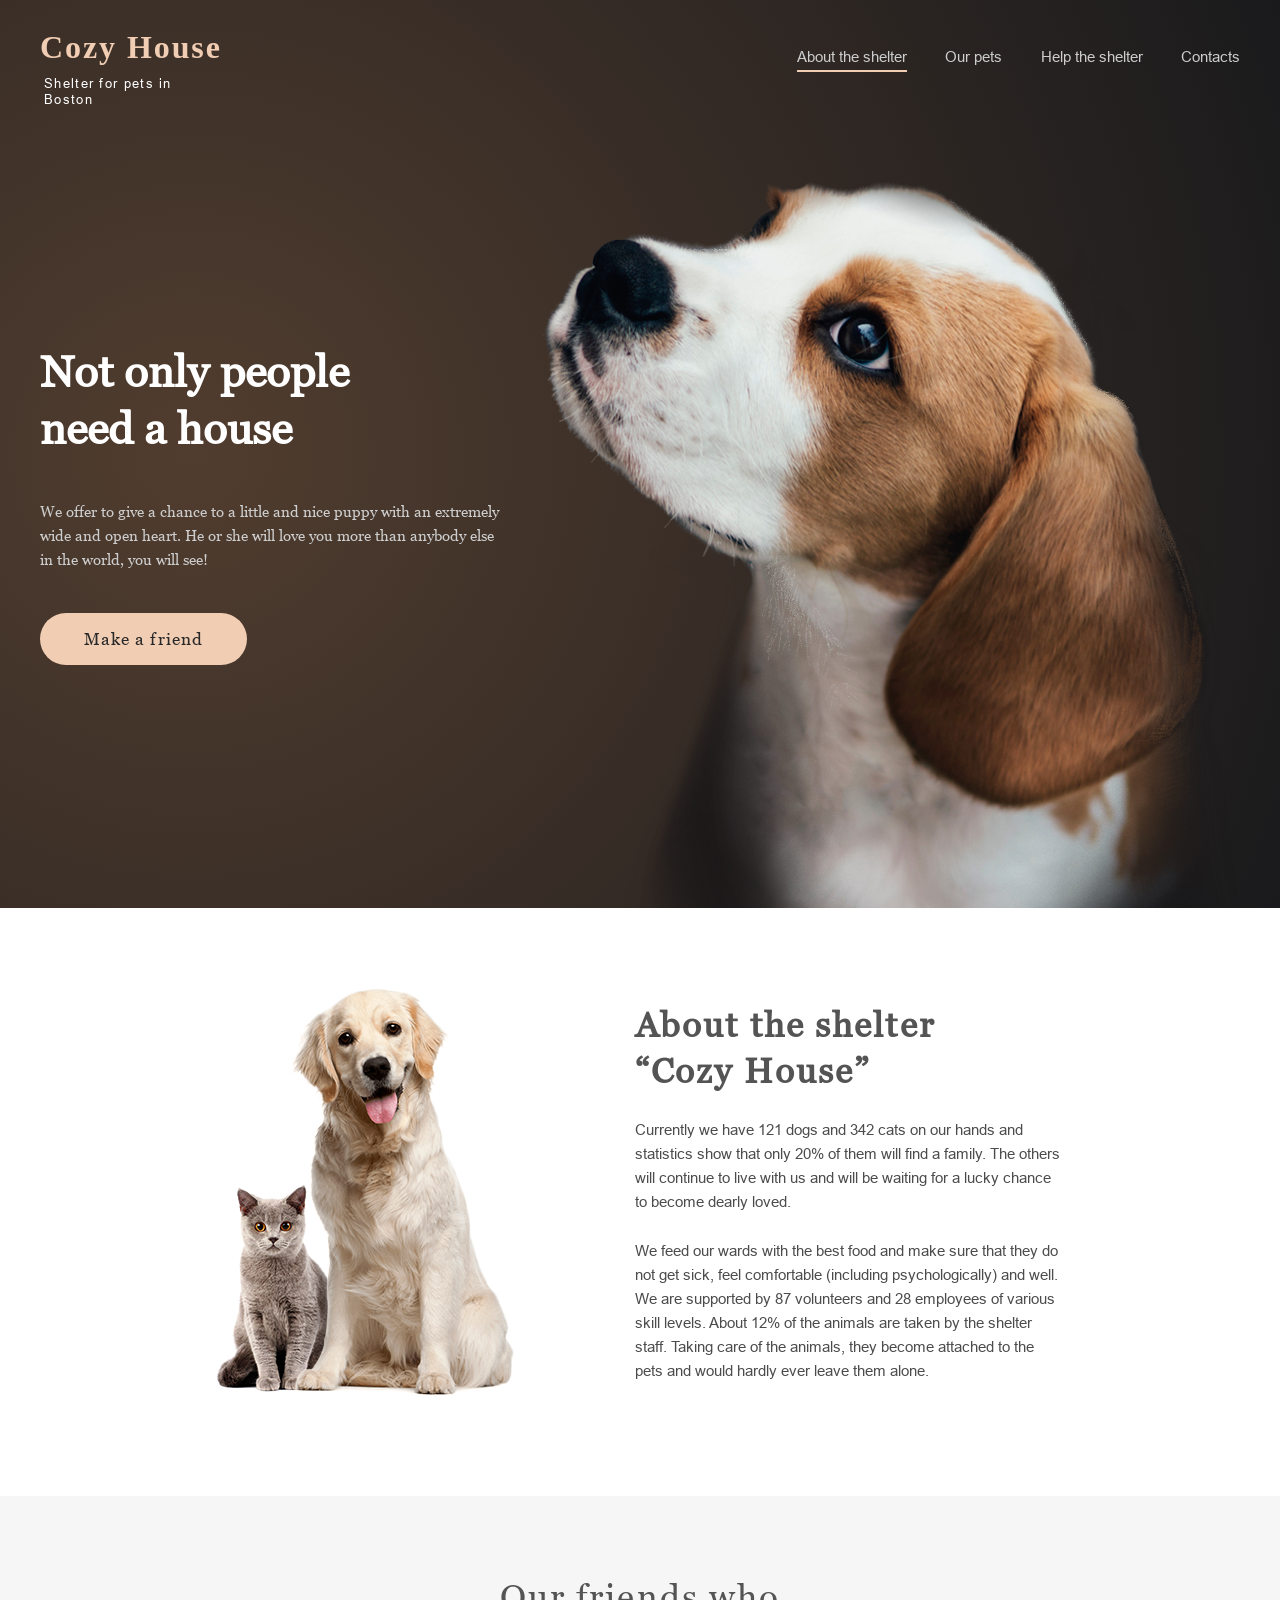
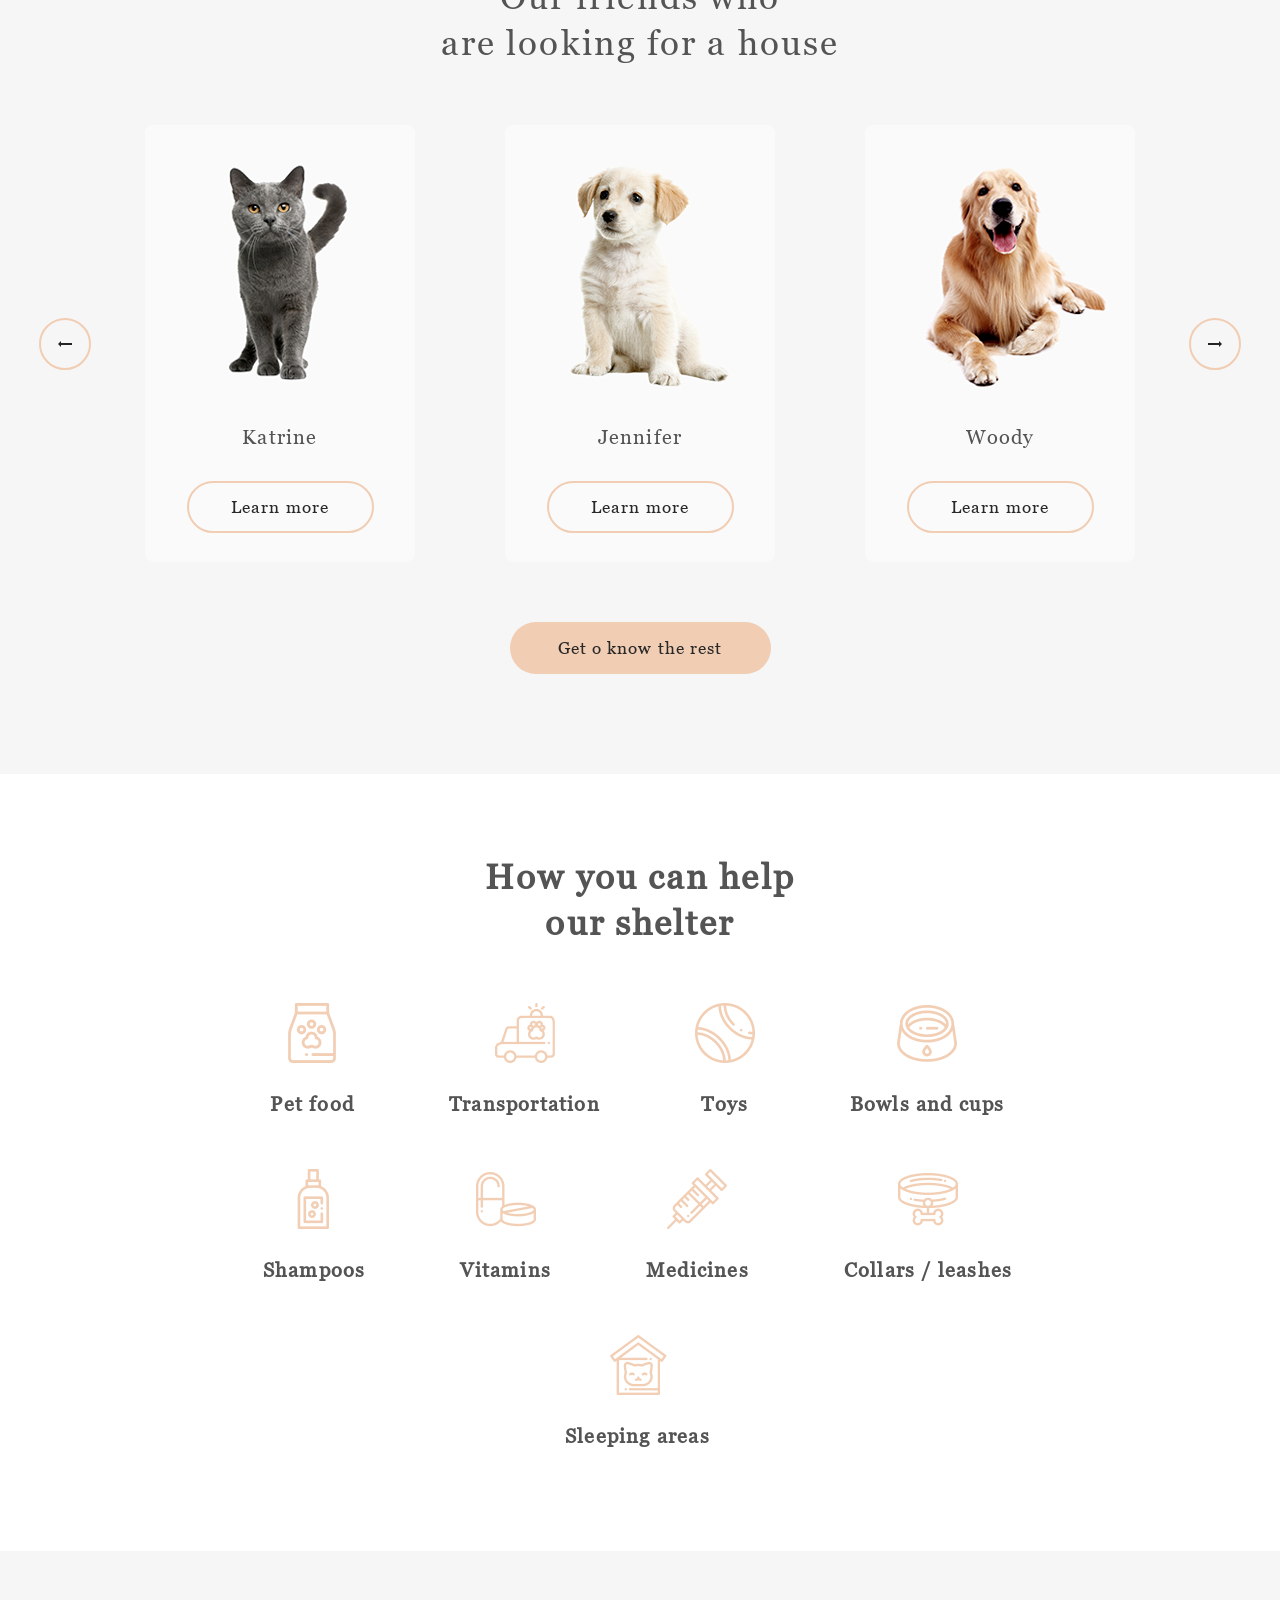
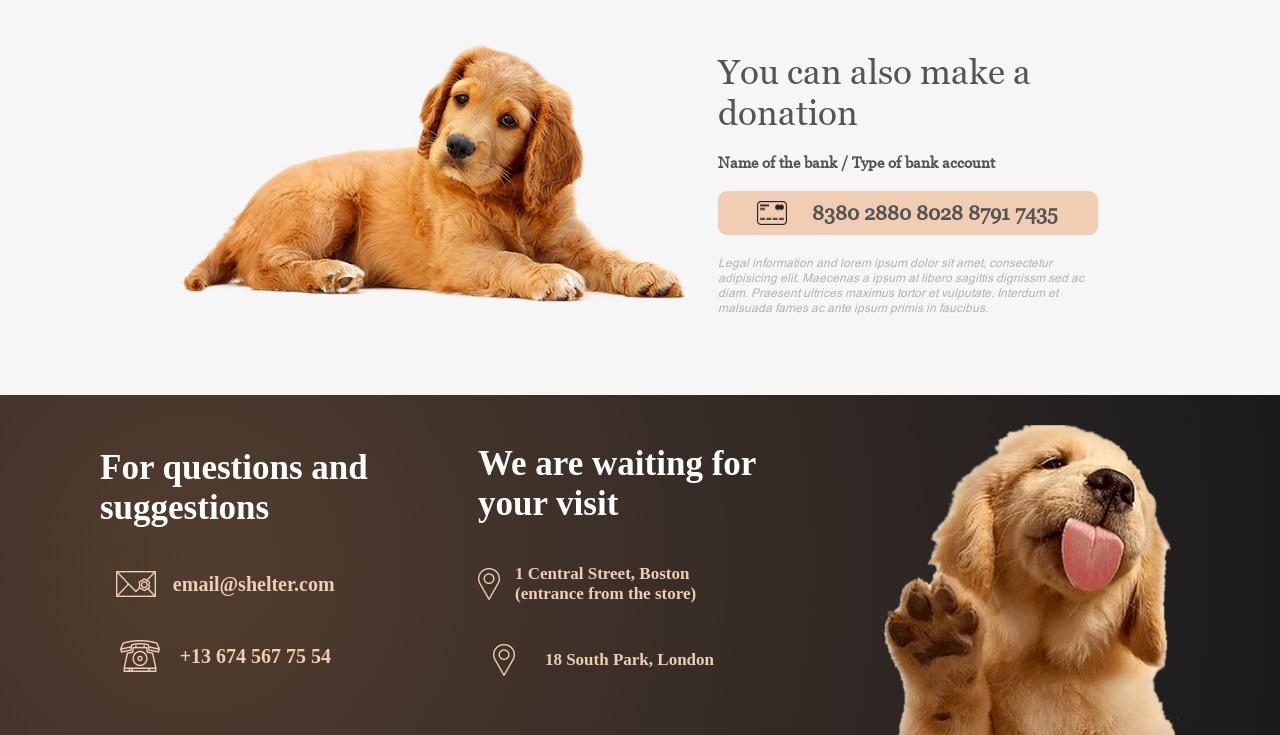
==== shelter/index.html @ 57724599 "refctor: not full adjust for help section" ====
<!DOCTYPE html>
<html>

<head>
    <meta charset='utf-8'>
    <meta http-equiv='X-UA-Compatible' content='IE=edge'>
    <title>Shelter</title>
    <meta name='viewport' content='width=device-width, initial-scale=1'>
    <link rel='icon' type="image/png" href="./assets/sleeping_areas.png">
    <link rel="stylesheet" href="reset.css">
    <link rel='stylesheet' href="styles.css">
</head>

<body>
    <main class="main">
        <div class="gradient_container">
            <header>
                <div class="header_container">
                    <div class="header_logo">
                        <a href="">
                            <h1>Cozy House</h1>
                            <p>Shelter for pets in Boston</p>
                        </a>
                    </div>
                    <div class="header_navigation">
                        <nav class="header_nav">
                            <ul class="header_list">
                                <li><a class="active" href="#about">About the shelter</a></li>
                                <li><a href="pets.html#ourPets">Our pets</a></li>
                                <li><a href="#help">Help the shelter</a></li>
                                <li><a href="#contacts">Contacts</a></li>
                            </ul>
                        </nav>
                    </div>
                </div>
            </header>
            <section class="notOnly" id="about">
                <div class="notOnly_container">
                    <div class="notOnly_info">
                        <h2>Not only people need a house</h2>
                        <p>We offer to give a chance to a little and nice puppy with an extremely wide and open heart.
                            He or she will love you more than anybody else in the world, you will see!</p>
                        <button class="notOnly_btn">Make a friend</button>
                    </div>
                    <div class="notOnly_img">
                        <img src="assets/header_puppy.png" alt="header_puppy">
                    </div>
                </div>
            </section>
        </div>
        <section class="about">
            <div class="about_container">
                <div class="about_img">
                    <img src="assets/dog_cat.png" alt="dog_cat">
                </div>
                <div class="about_info">
                    <div class="about_header">
                        <h3>About the shelter “Cozy House”</h3>
                    </div>
                    <p>Currently we have 121 dogs and 342 cats on our hands and statistics show that only 20% of them
                        will find a family. The others will continue to live with us and will be waiting for a lucky
                        chance to become dearly loved.</p>
                    <p>We feed our wards with the best food and make sure that they do not get sick, feel comfortable
                        (including psychologically) and well. We are supported by 87 volunteers and 28 employees of
                        various skill levels. About 12% of the animals are taken by the shelter staff. Taking care of
                        the animals, they become attached to the pets and would hardly ever leave them alone.
                    </p>
                </div>
            </div>
        </section>
        <section class="ourFriends" id="ourPets">
            <div class="ourFriends_container">
                <div class="ourFriends_header">
                    <h3>Our friends who <br>are looking for a house</h3>
                </div>
                <div class="ourFriends_main">
                    <div>
                        <button class="ourFriends_arrow">
                            <img src="./assets/arrow.png" alt="arrow">
                        </button>
                    </div>
                    <div class="pet_cards">
                        <div class="pet_card main">
                            <div class="pet_card_photo">
                                <img src="assets/katrine_cat.png" alt="katrine_cat">
                            </div>
                            <div class="pet_card_name">
                                <p>Katrine</p>
                            </div>
                            <div class="pet_card_btn">
                                <button class="pet_btn">Learn more</button>
                            </div>
                        </div>
                        <div class="pet_card main">
                            <div class="pet_card_photo">
                                <img src="assets/jennifer_dog.png" alt="jennifer_dog">
                            </div>
                            <div class="pet_card_name">
                                <p>Jennifer</p>
                            </div>
                            <div class="pet_card_btn">
                                <button class="pet_btn">Learn more</button>
                            </div>
                        </div>
                        <div class="pet_card main">
                            <div class="pet_card_photo">
                                <img src="assets/woody_dog.png" alt="woody_dog">
                            </div>
                            <div class="pet_card_name">
                                <p>Woody</p>
                            </div>
                            <div class="pet_card_btn">
                                <button class="pet_btn">Learn more</button>
                            </div>
                        </div>
                    </div>
                    <div><button class="ourFriends_arrow rotate">
                            <img src="./assets/arrow.png" alt="arrow">
                        </button></div>
                </div>
                <div class="ourFriends_btn">
                    <button class="getToKnow"><a href="pets.html"></a>Get o know the rest</button>
                </div>
            </div>
        </section>
        <section class="help" id="help">
            <div class="help_container">
                <div class="help_header">
                    <h3>How you can help our shelter</h3>
                </div>
                <div class="help_cards">
                    <div class="help_card a">
                        <img src="assets/pet_food.png" alt="food">
                        <h4>Pet food</h4>
                    </div>
                    <div class="help_card b">
                        <img src="assets/transport.png" alt="transportation">
                        <h4>Transportation</h4>
                    </div>
                    <div class="help_card c">
                        <img src="assets/toys.png" alt="toys">
                        <h4>Toys</h4>
                    </div>
                    <div class="help_card d">
                        <img src="assets/bowls.png" alt="bowls">
                        <h4>Bowls and cups</h4>
                    </div>
                    <div class="help_card e">
                        <img src="assets/shampoos.png" alt="shampoos">
                        <h4>Shampoos</h4>
                    </div>
                    <div class="help_card f">
                        <img src="assets/vitamins.png" alt="vitamins">
                        <h4>Vitamins</h4>
                    </div>
                    <div class="help_card g">
                        <img src="assets/medicines.png" alt="medicines">
                        <h4>Medicines</h4>
                    </div>
                    <div class="help_card h">
                        <img src="assets/collars.png" alt="collars">
                        <h4>Collars / leashes</h4>
                    </div>
                    <div class="help_card i">
                        <img src="assets/sleeping_areas.png" alt="sleeping">
                        <h4>Sleeping areas</h4>
                    </div>
                </div>
            </div>
        </section>
        <section class="inAddition">
            <div class="inAddition_container">
                <div class="inAddition_img">
                    <img src="assets/puppy.png" alt="dog_cat">
                </div>
                <div class="inAddition__info">
                    <h3>You can also make a donation</h3>
                    <h5>Name of the bank / Type of bank account</h5>
                    <div class="inAddition_bank">
                        <a>
                            <div class="payment_link"><img src="assets/card.png" alt="card">
                                <h4>8380 2880 8028 8791 7435</h4>
                            </div>
                        </a>
                    </div>
                    <p>Legal information and lorem ipsum dolor sit amet, consectetur adipisicing elit.
                        Maecenas a ipsum at libero sagittis dignissm sed ac diam. Praesent ultrices maximus tortor et
                        vulputate. Interdum et malsuada fames ac ante ipsum primis in faucibus.
                    </p>
                </div>
            </div>
        </section>
    </main>
    <footer>
        <div class="footer_container" id="contacts">
            <div class="footer_questions">
                <h3>For questions and suggestions</h3>
                <ul>
                    <li>
                        <a href="https://mail.google.com" target="_blank">
                            <div class="footer_link">
                                <img src="assets/mail.png" alt="mail">
                                <h5>email@shelter.com</h5>
                            </div>
                        </a>
                    </li>
                    <li>
                        <a href="+136745677554">
                            <div class="footer_link">
                                <img src="assets/phone.png" alt="phone">
                                <h5>+13 674 567 75 54</h5>
                            </div>
                        </a>
                    </li>
                </ul>
            </div>
            <div class="footer_locations">
                <h3>We are waiting for your visit</h3>
                <ul>
                    <li>
                        <a href="https://www.google.com/maps/search/1+Central+Street,+Boston/@42.331191,-71.0713272,19614m/data=!3m1!1e3?entry=ttu"
                            target="_blank">
                            <div class="footer_link"><img src="assets/locations.png" alt="location">
                                <h5>1 Central Street, Boston (entrance from the store) </h5>
                            </div>

                        </a>
                    </li>
                    <li>
                        <a href="https://www.google.com/maps/place/8+S+Park+Rd,+London+SW19+8ST,+UK/@51.4207702,-0.2050947,605m/data=!3m2!1e3!4b1!4m6!3m5!1s0x487608b083e575e5:0x3e1878ce2406436c!8m2!3d51.4207669!4d-0.2025198!16s%2Fg%2F11c1z2cls7?entry=ttu"
                            target="_blank">
                            <div class="footer_link"><img src="assets/locations.png" alt="mail">
                                <h5>18 South Park, London</h5>
                            </div>
                        </a>
                    </li>
                </ul>
            </div>
            <div>
                <img src="assets/footer_puppy.png" alt="footer_puppy">
            </div>
        </div>
    </footer>
    <script src="script.js"></script>
</body>

</html>
---- shelter/styles.css ----
@import url("./styles/variables.css");
@import url("./styles/header.css");
@import url("./styles/footer.css");
@import url("./styles/about.css");
@import url("./styles/notOnly.css");
@import url("./styles/ourFriends.css");
@import url("./styles/help.css");
@import url("./styles/inAddition.css");

html {
  scroll-behavior: smooth;
}
.main {
  margin: 0 auto;
  width: 100%;
}
.gradient_container {
  background: radial-gradient(circle at 15% center, #513d2f 0%, #1a1a1c 100%);
  display: flex;
  flex-direction: column;
  align-items: center;
  justify-content: center;
}
.pets_container {
background: var(--white);
display: grid;
place-items: center;
}
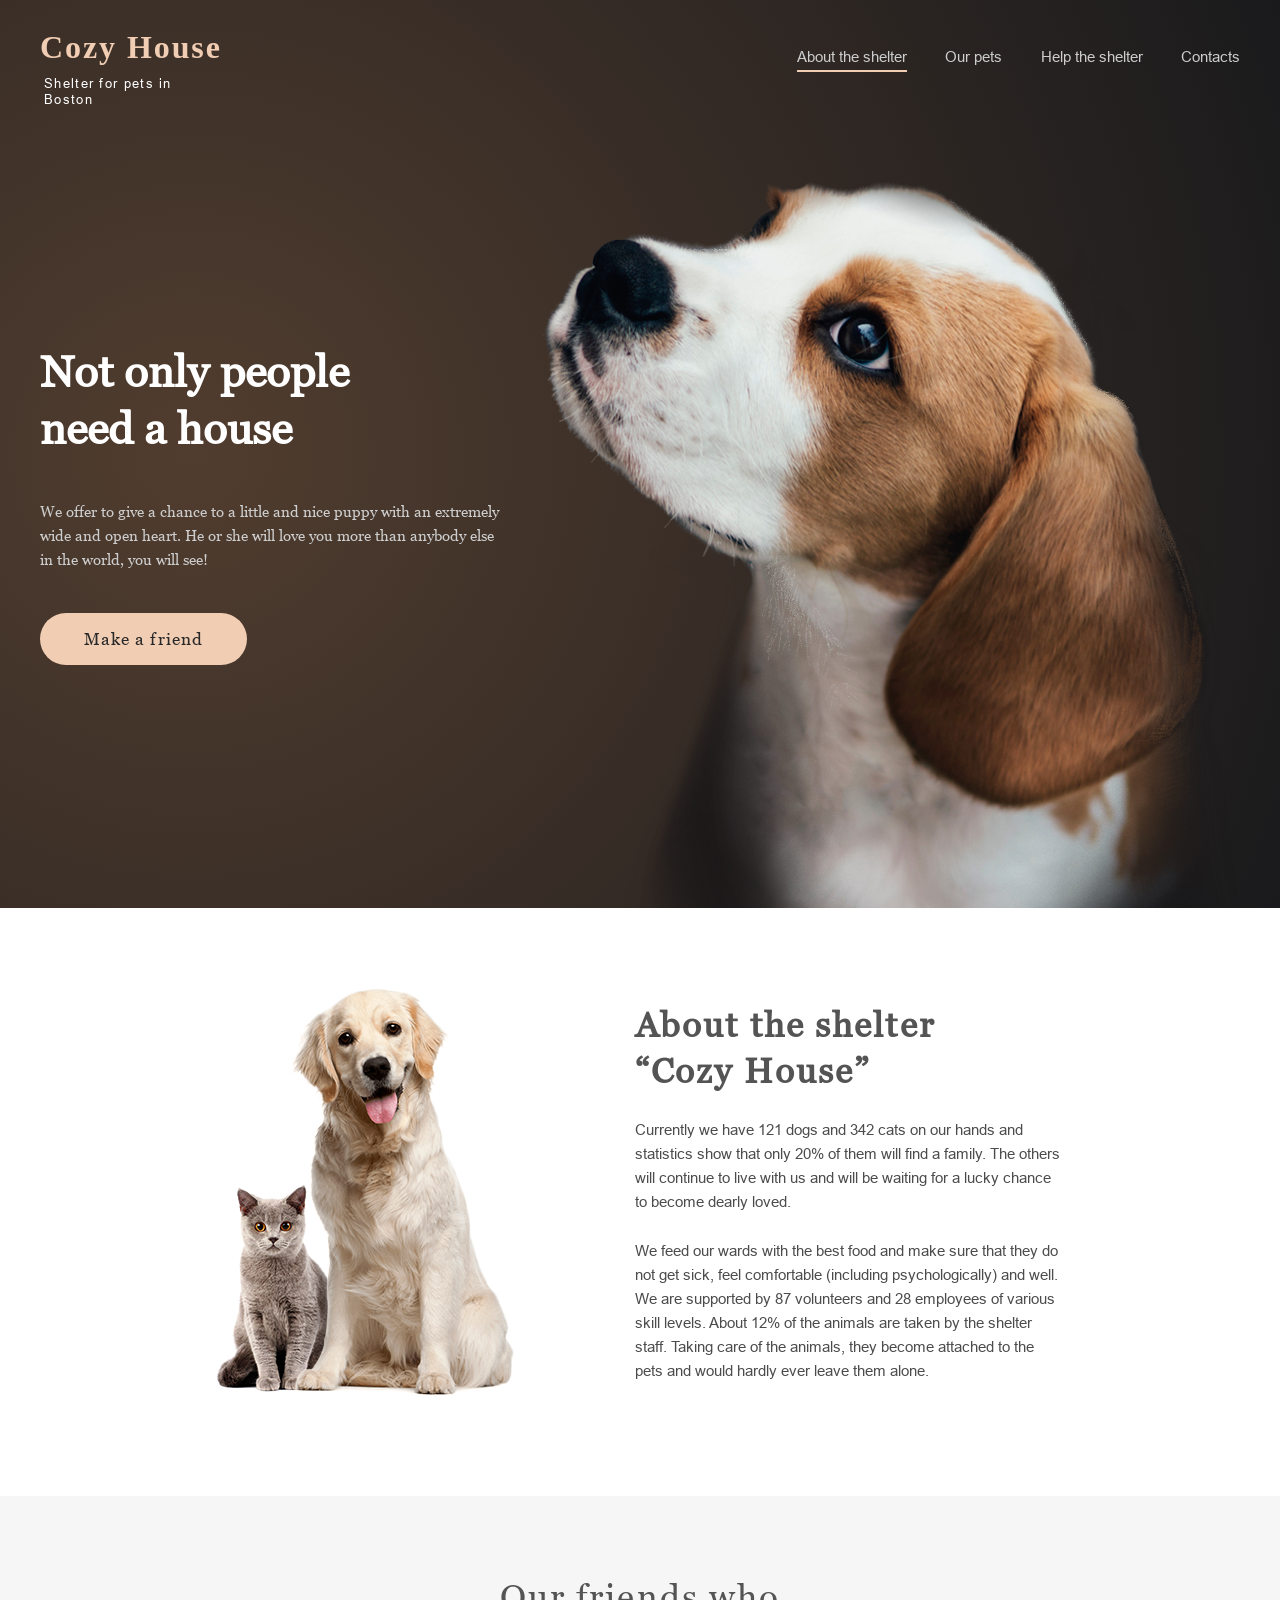
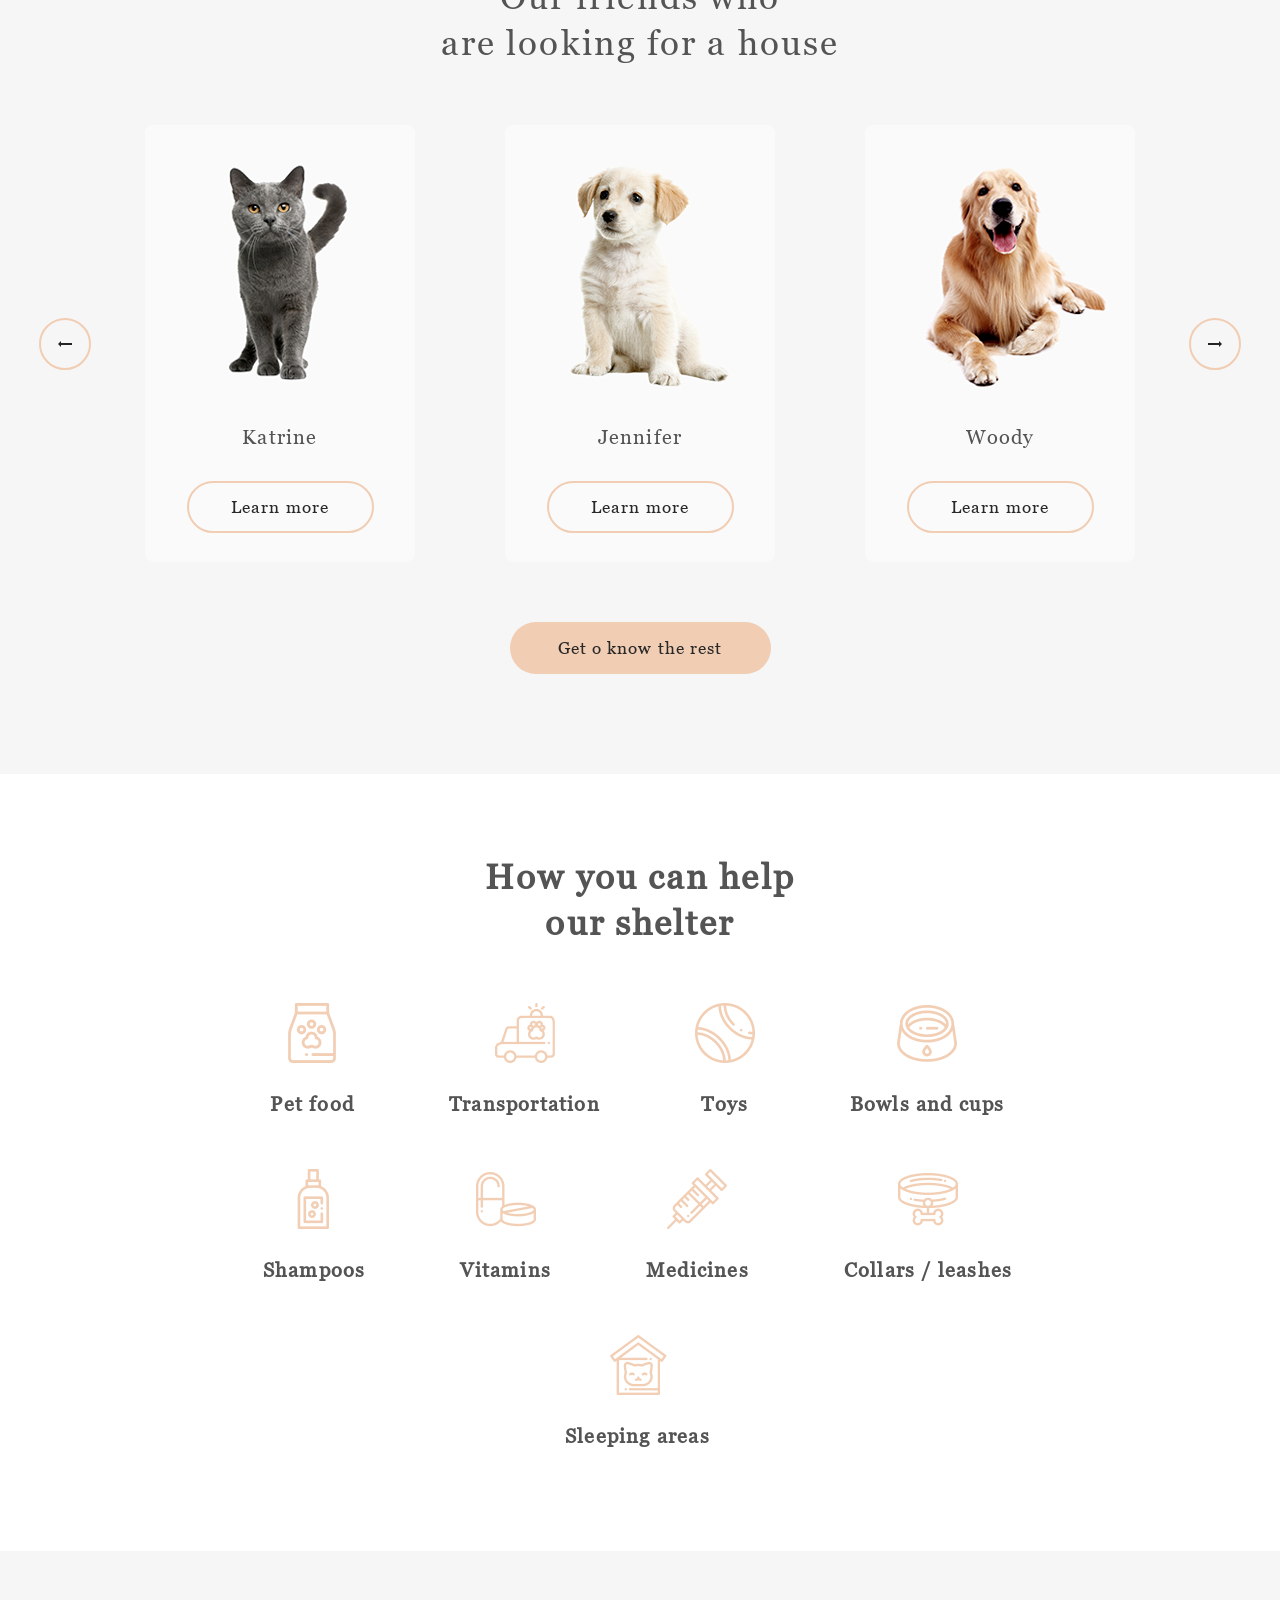
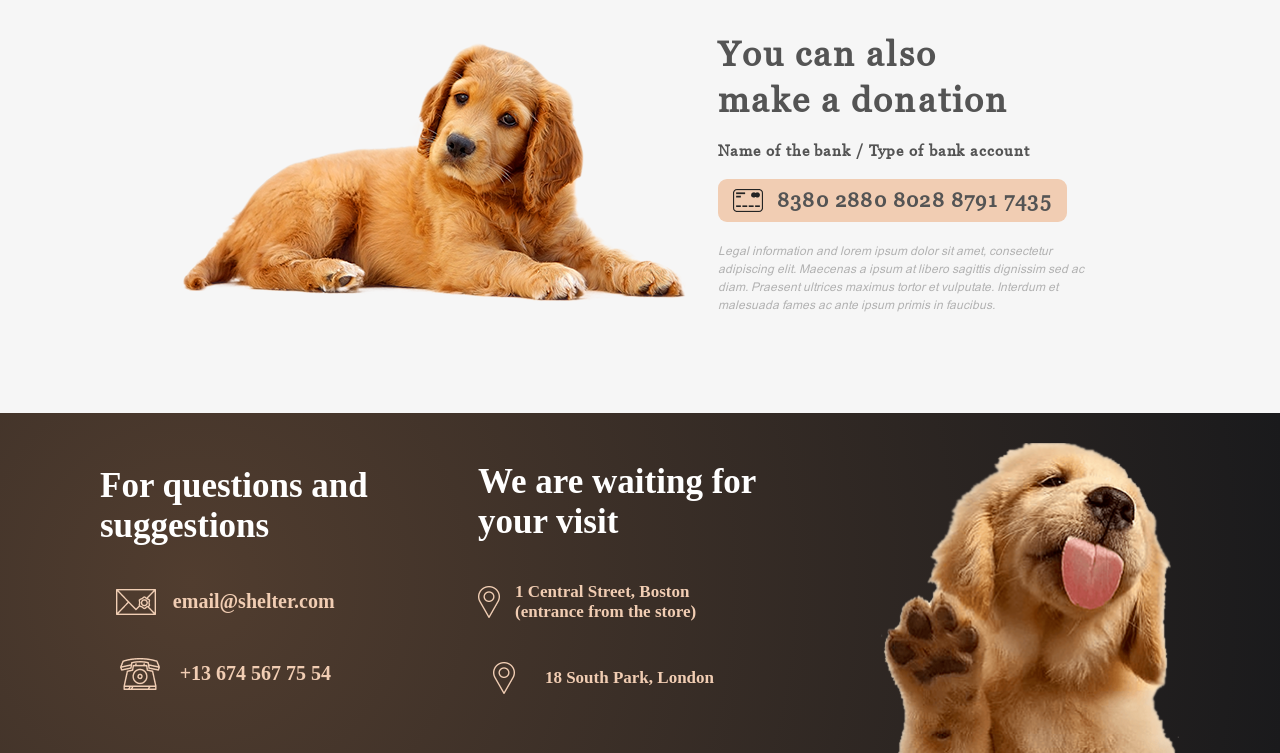
==== commit 5860474d: "refactor: adjust inAddition section" ====
--- a/shelter/index.html
+++ b/shelter/index.html
@@ -174,7 +174,7 @@
                     <img src="assets/puppy.png" alt="dog_cat">
                 </div>
                 <div class="inAddition__info">
-                    <h3>You can also make a donation</h3>
+                    <h3>You can also <br> make a donation</h3>
                     <h5>Name of the bank / Type of bank account</h5>
                     <div class="inAddition_bank">
                         <a>
@@ -183,10 +183,9 @@
                             </div>
                         </a>
                     </div>
-                    <p>Legal information and lorem ipsum dolor sit amet, consectetur adipisicing elit.
-                        Maecenas a ipsum at libero sagittis dignissm sed ac diam. Praesent ultrices maximus tortor et
-                        vulputate. Interdum et malsuada fames ac ante ipsum primis in faucibus.
-                    </p>
+                    <p>Legal information and lorem ipsum dolor sit amet, consectetur adipiscing elit. Maecenas a ipsum
+                        at libero sagittis dignissim sed ac diam. Praesent ultrices maximus tortor et vulputate.
+                        Interdum et malesuada fames ac ante ipsum primis in faucibus.</p>
                 </div>
             </div>
         </section>
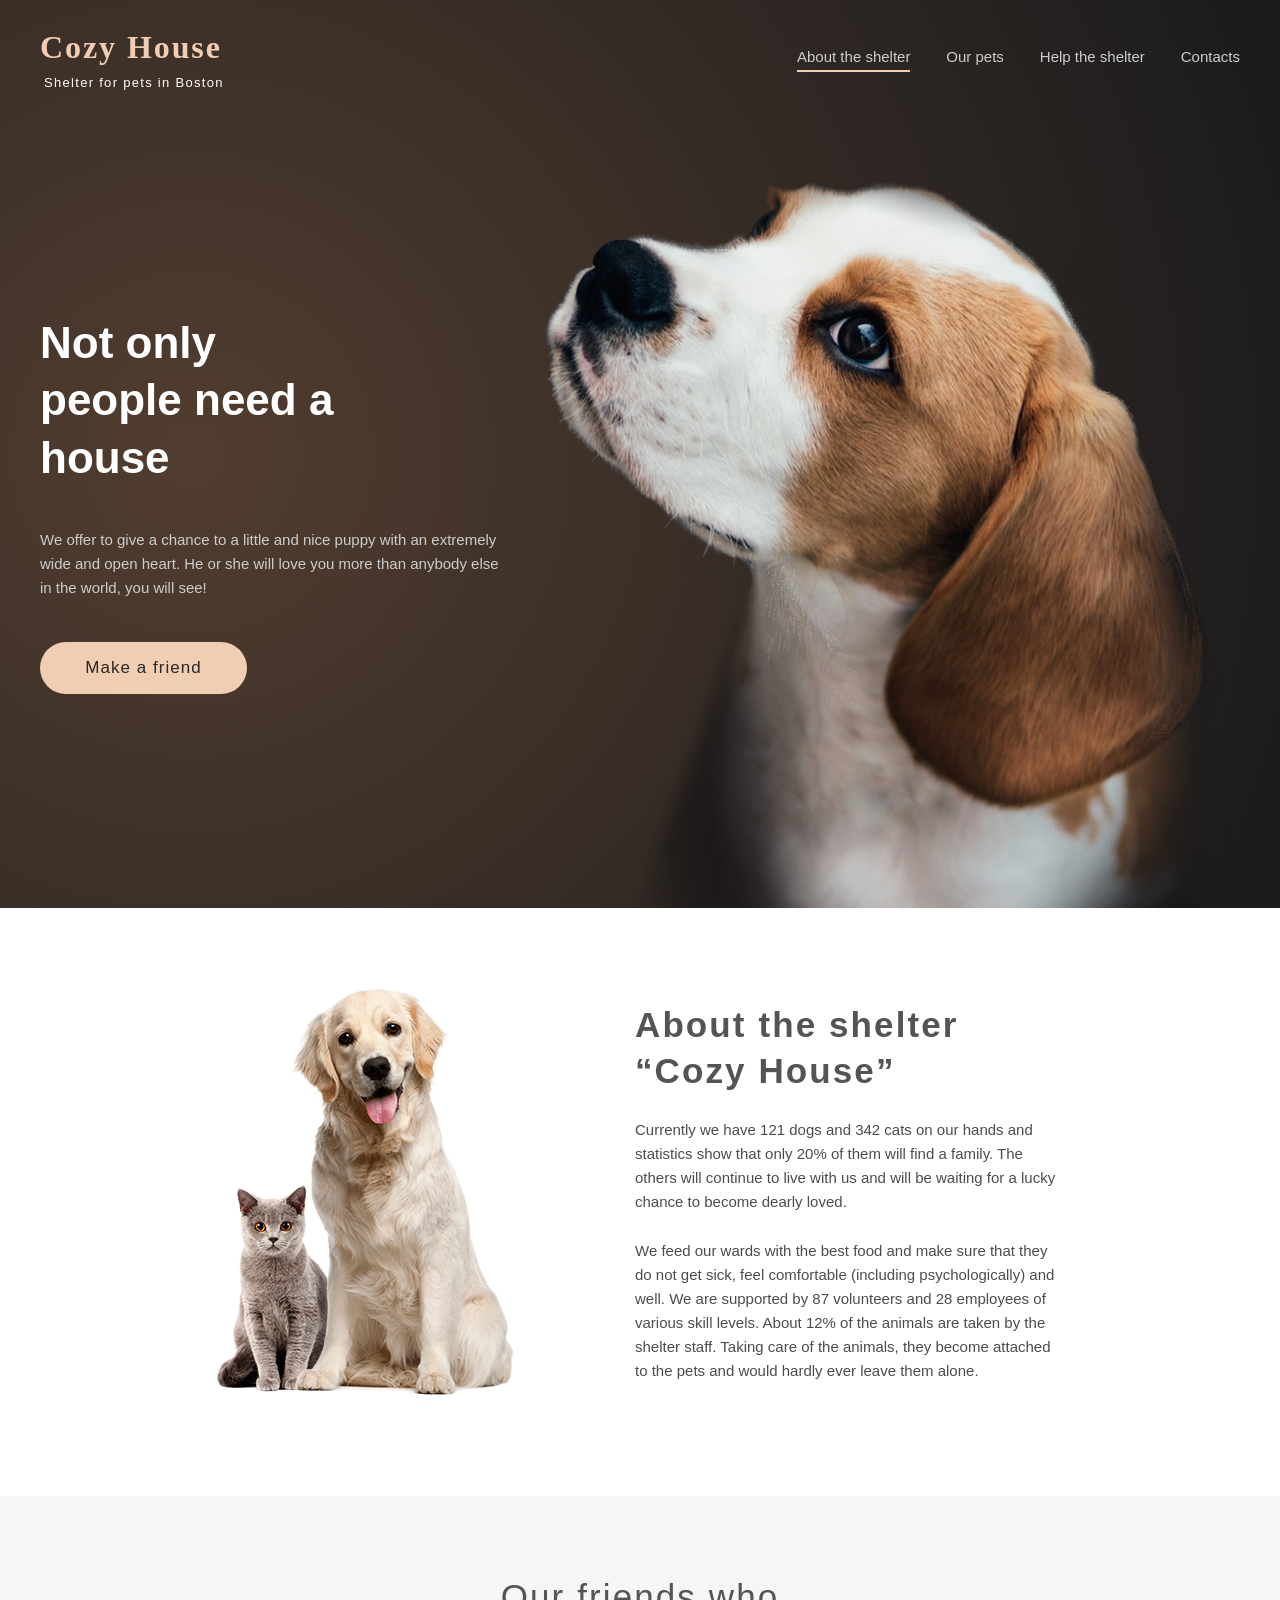
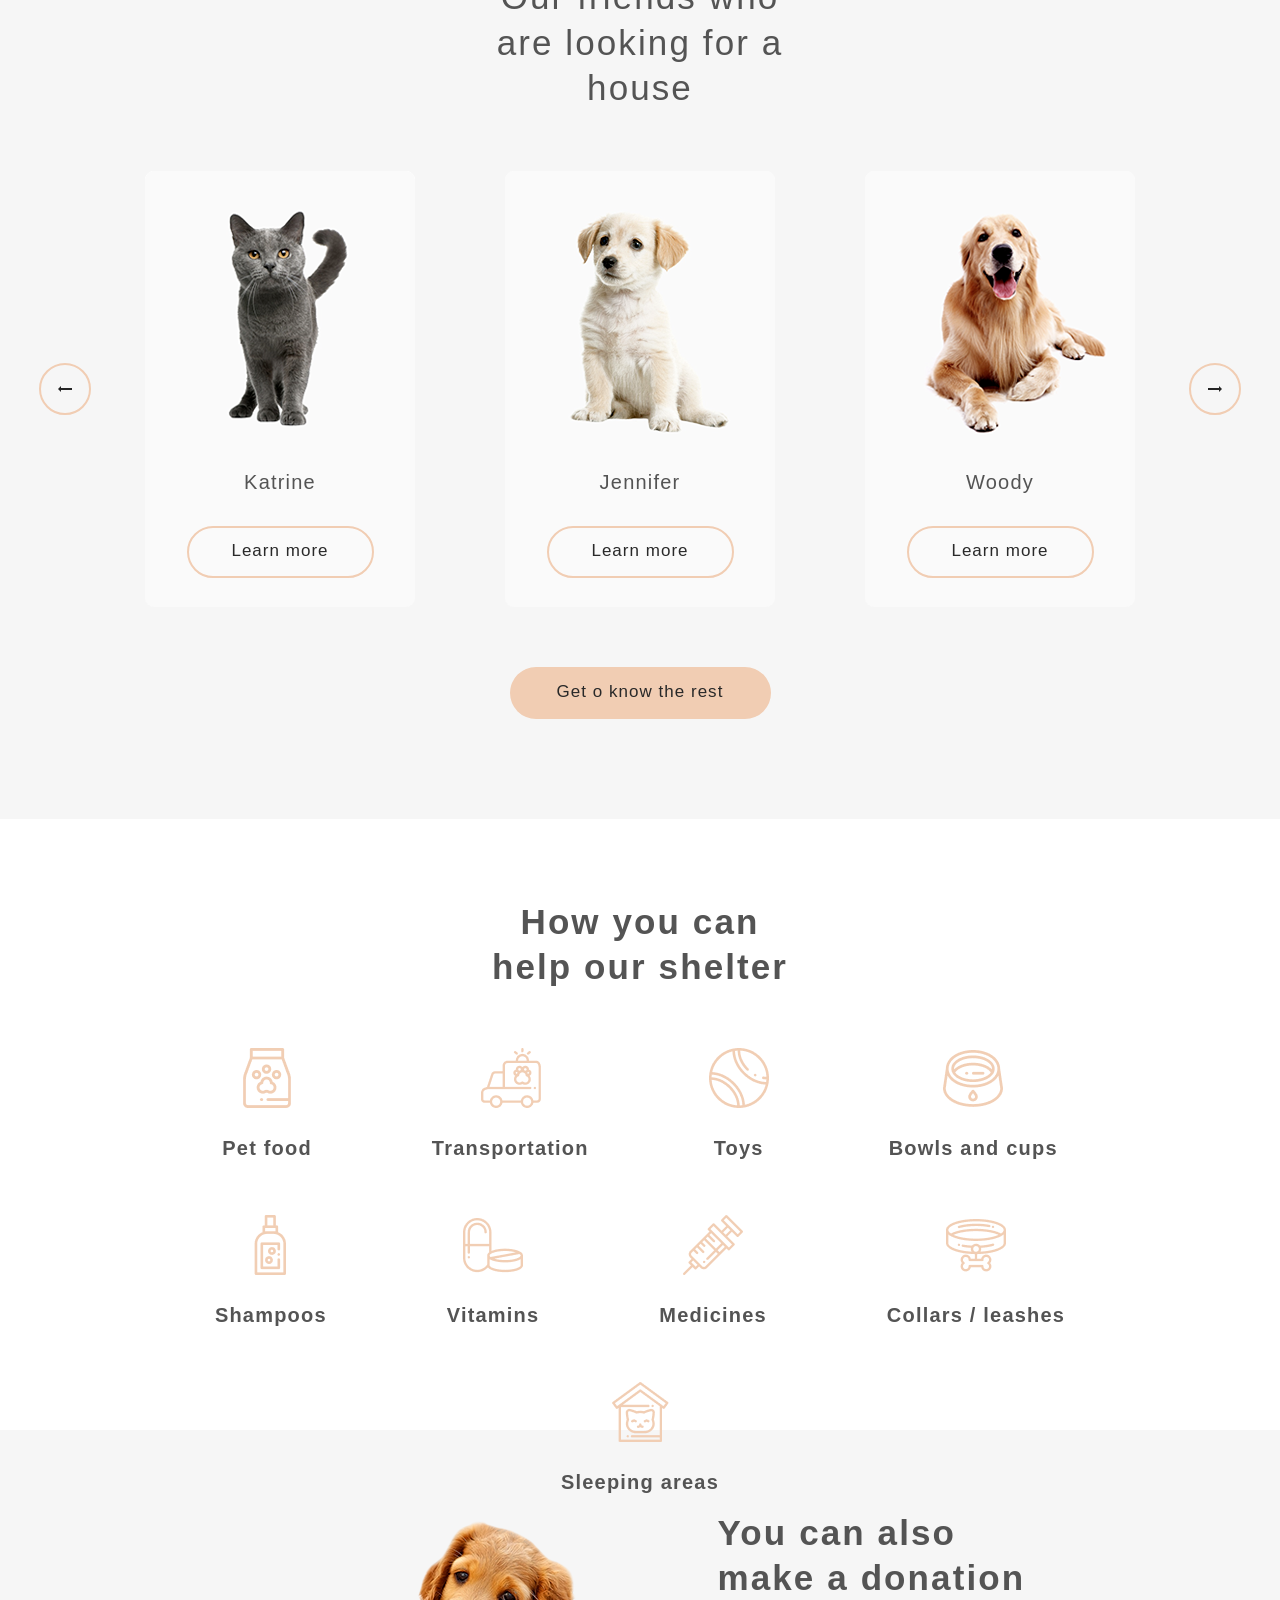
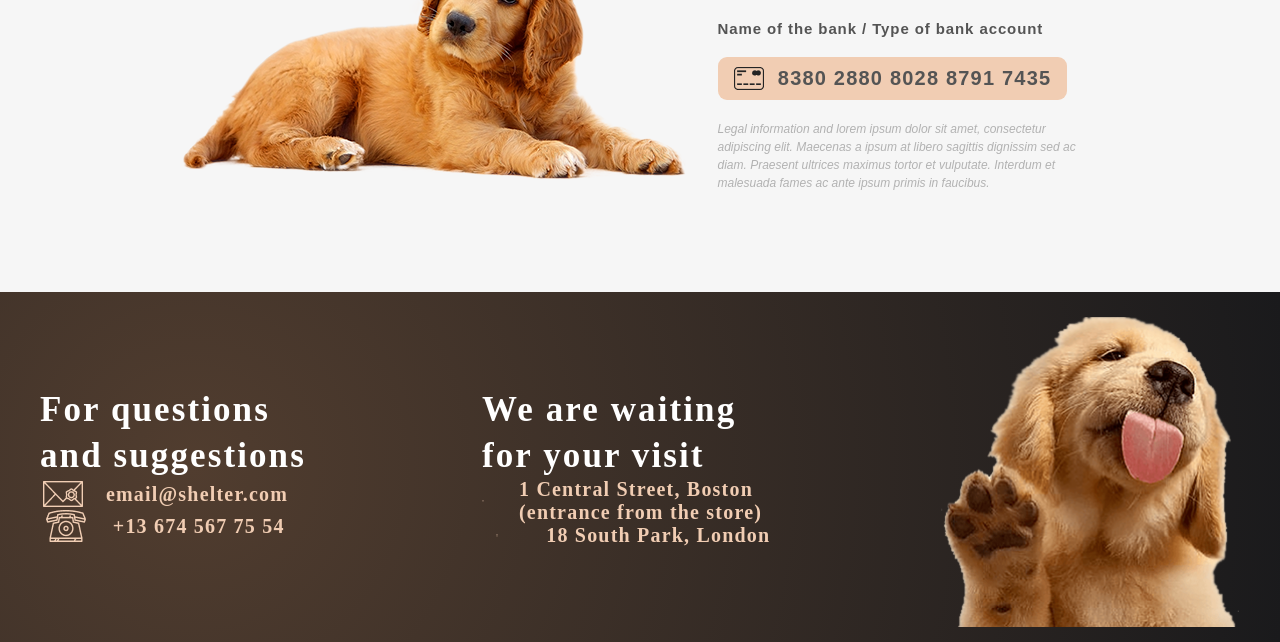
==== commit c2469847: "footer withoud paddings and margins" ====
--- a/shelter/index.html
+++ b/shelter/index.html
@@ -192,52 +192,56 @@
     </main>
     <footer>
         <div class="footer_container" id="contacts">
-            <div class="footer_questions">
-                <h3>For questions and suggestions</h3>
-                <ul>
-                    <li>
-                        <a href="https://mail.google.com" target="_blank">
-                            <div class="footer_link">
-                                <img src="assets/mail.png" alt="mail">
-                                <h5>email@shelter.com</h5>
-                            </div>
-                        </a>
-                    </li>
-                    <li>
-                        <a href="+136745677554">
-                            <div class="footer_link">
-                                <img src="assets/phone.png" alt="phone">
-                                <h5>+13 674 567 75 54</h5>
-                            </div>
-                        </a>
-                    </li>
-                </ul>
-            </div>
-            <div class="footer_locations">
-                <h3>We are waiting for your visit</h3>
-                <ul>
-                    <li>
-                        <a href="https://www.google.com/maps/search/1+Central+Street,+Boston/@42.331191,-71.0713272,19614m/data=!3m1!1e3?entry=ttu"
-                            target="_blank">
-                            <div class="footer_link"><img src="assets/locations.png" alt="location">
-                                <h5>1 Central Street, Boston (entrance from the store) </h5>
-                            </div>
-
-                        </a>
-                    </li>
-                    <li>
-                        <a href="https://www.google.com/maps/place/8+S+Park+Rd,+London+SW19+8ST,+UK/@51.4207702,-0.2050947,605m/data=!3m2!1e3!4b1!4m6!3m5!1s0x487608b083e575e5:0x3e1878ce2406436c!8m2!3d51.4207669!4d-0.2025198!16s%2Fg%2F11c1z2cls7?entry=ttu"
-                            target="_blank">
-                            <div class="footer_link"><img src="assets/locations.png" alt="mail">
-                                <h5>18 South Park, London</h5>
-                            </div>
-                        </a>
-                    </li>
-                </ul>
-            </div>
-            <div>
-                <img src="assets/footer_puppy.png" alt="footer_puppy">
-            </div>
+            <div class="footer_wrapper">
+                <div class="footer_info">
+                    <div class="footer_questions">
+                        <h3>For questions and suggestions</h3>
+                        <ul>
+                            <li>
+                                <a href="https://mail.google.com" target="_blank">
+                                    <div class="footer_link">
+                                        <img src="assets/mail.png" alt="mail">
+                                        <h5>email@shelter.com</h5>
+                                    </div>
+                                </a>
+                            </li>
+                            <li>
+                                <a href="+136745677554">
+                                    <div class="footer_link">
+                                        <img src="assets/phone.png" alt="phone">
+                                        <h5>+13 674 567 75 54</h5>
+                                    </div>
+                                </a>
+                            </li>
+                        </ul>
+                    </div>
+                    <div class="footer_locations">
+                        <h3>We are waiting for your visit</h3>
+                        <ul>
+                            <li>
+                                <a href="https://www.google.com/maps/search/1+Central+Street,+Boston/@42.331191,-71.0713272,19614m/data=!3m1!1e3?entry=ttu"
+                                    target="_blank">
+                                    <div class="footer_link"><img src="assets/locations.png" alt="location">
+                                        <h5>1 Central Street, Boston (entrance from the store) </h5>
+                                    </div>
+                                </a>
+                            </li>
+                            <li>
+                                <a href="https://www.google.com/maps/place/8+S+Park+Rd,+London+SW19+8ST,+UK/@51.4207702,-0.2050947,605m/data=!3m2!1e3!4b1!4m6!3m5!1s0x487608b083e575e5:0x3e1878ce2406436c!8m2!3d51.4207669!4d-0.2025198!16s%2Fg%2F11c1z2cls7?entry=ttu"
+                                    target="_blank">
+                                    <div class="footer_link"><img src="assets/locations.png" alt="mail">
+                                        <h5>18 South Park, London</h5>
+                                    </div>
+                                </a>
+                            </li>
+                        </ul>
+                    </div>
+                </div>
+                <div class="footer_dog">
+                    <img src="assets/footer_puppy.png" alt="footer_puppy">
+                </div>
+            </div>
+
         </div>
     </footer>
     <script src="script.js"></script>
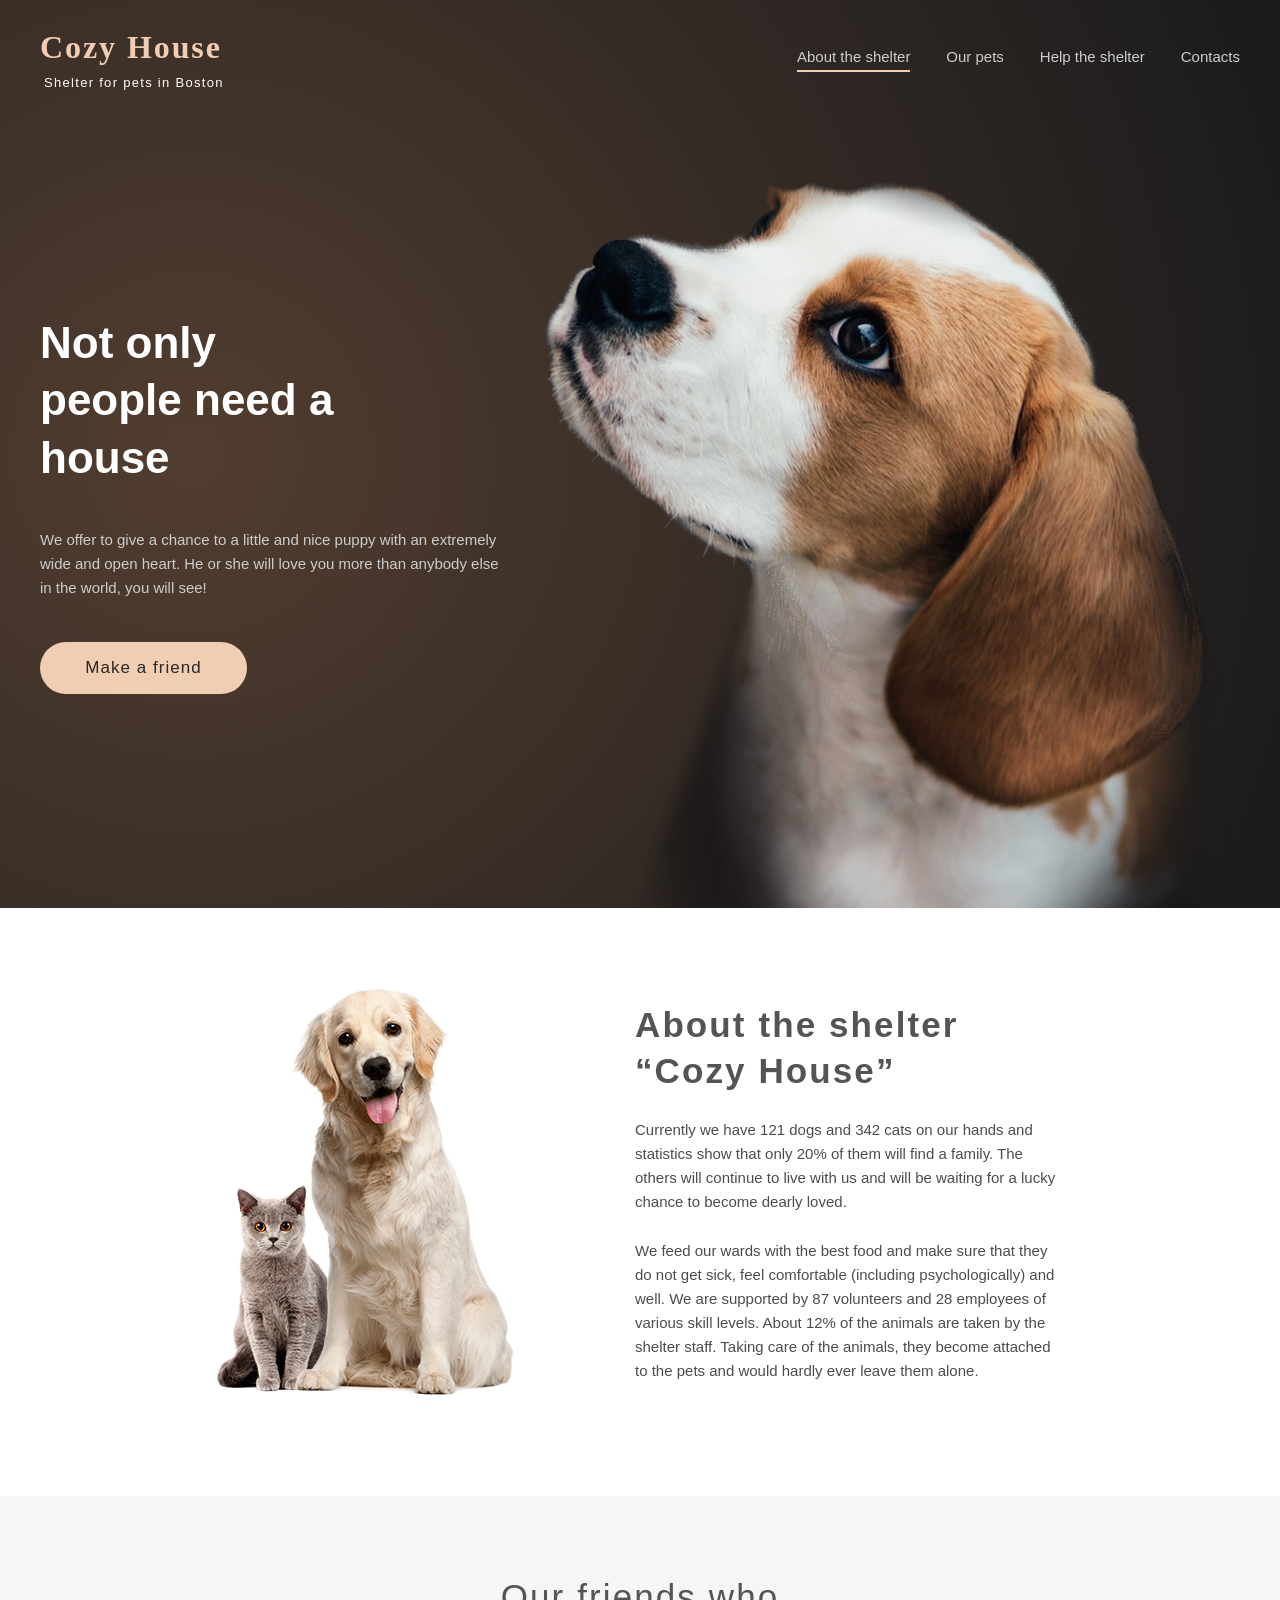
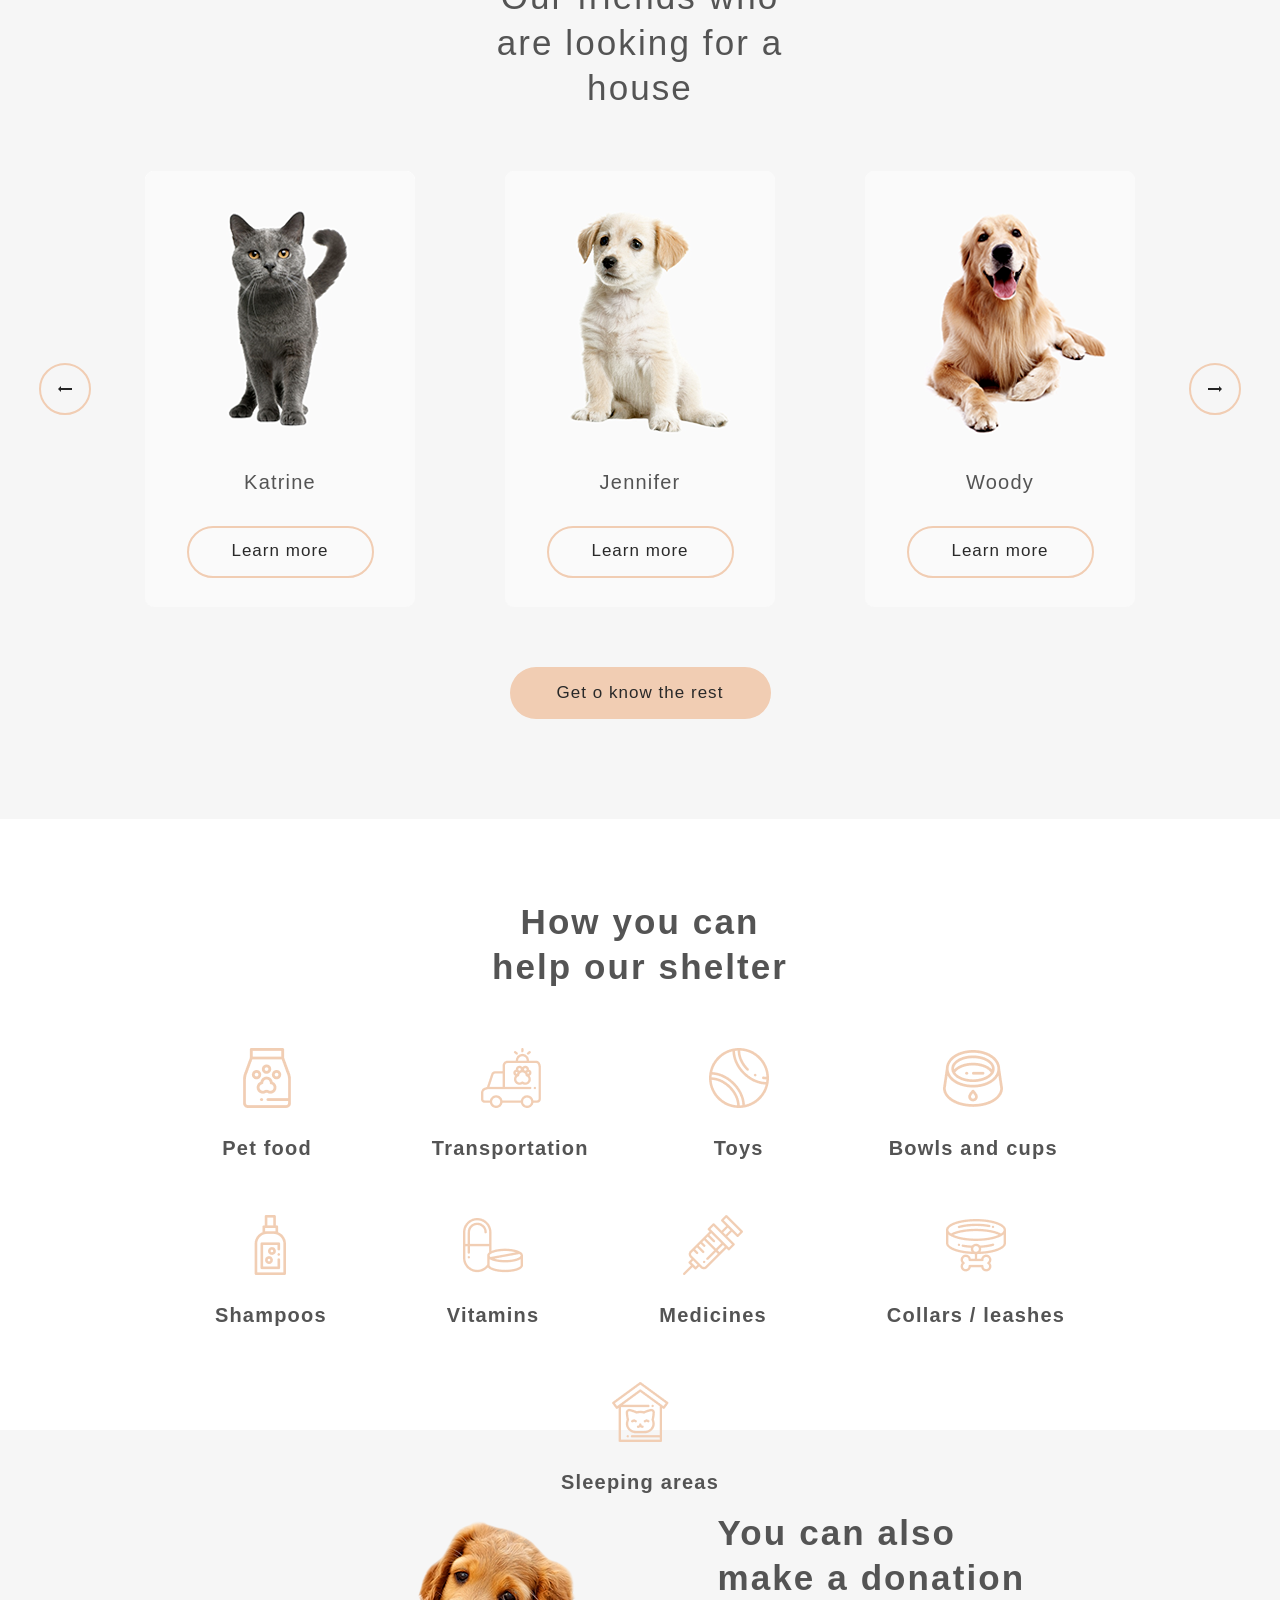
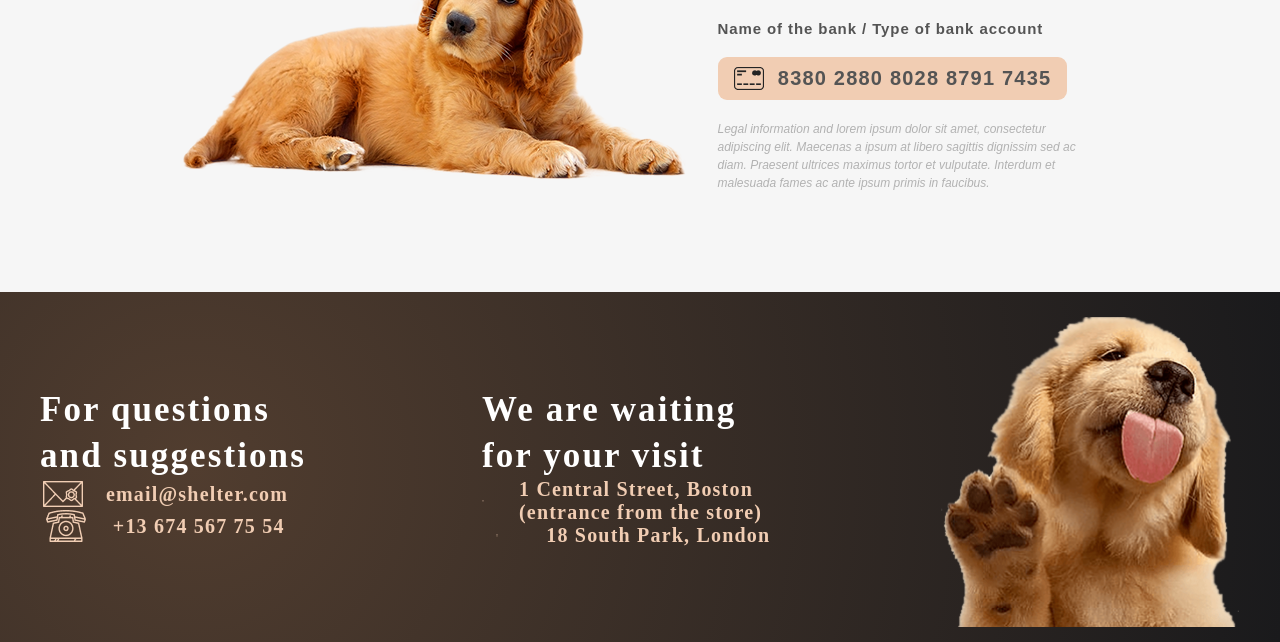
==== commit 62bfc2b6: "fix: fix errors" ====
--- a/shelter/index.html
+++ b/shelter/index.html
@@ -1,5 +1,5 @@
 <!DOCTYPE html>
-<html>
+<html lang="en">
 
 <head>
     <meta charset='utf-8'>
@@ -119,7 +119,7 @@
                         </button></div>
                 </div>
                 <div class="ourFriends_btn">
-                    <button class="getToKnow"><a href="pets.html"></a>Get o know the rest</button>
+                    <a href="pets.html" class="getToKnow">Get o know the rest</a>
                 </div>
             </div>
         </section>
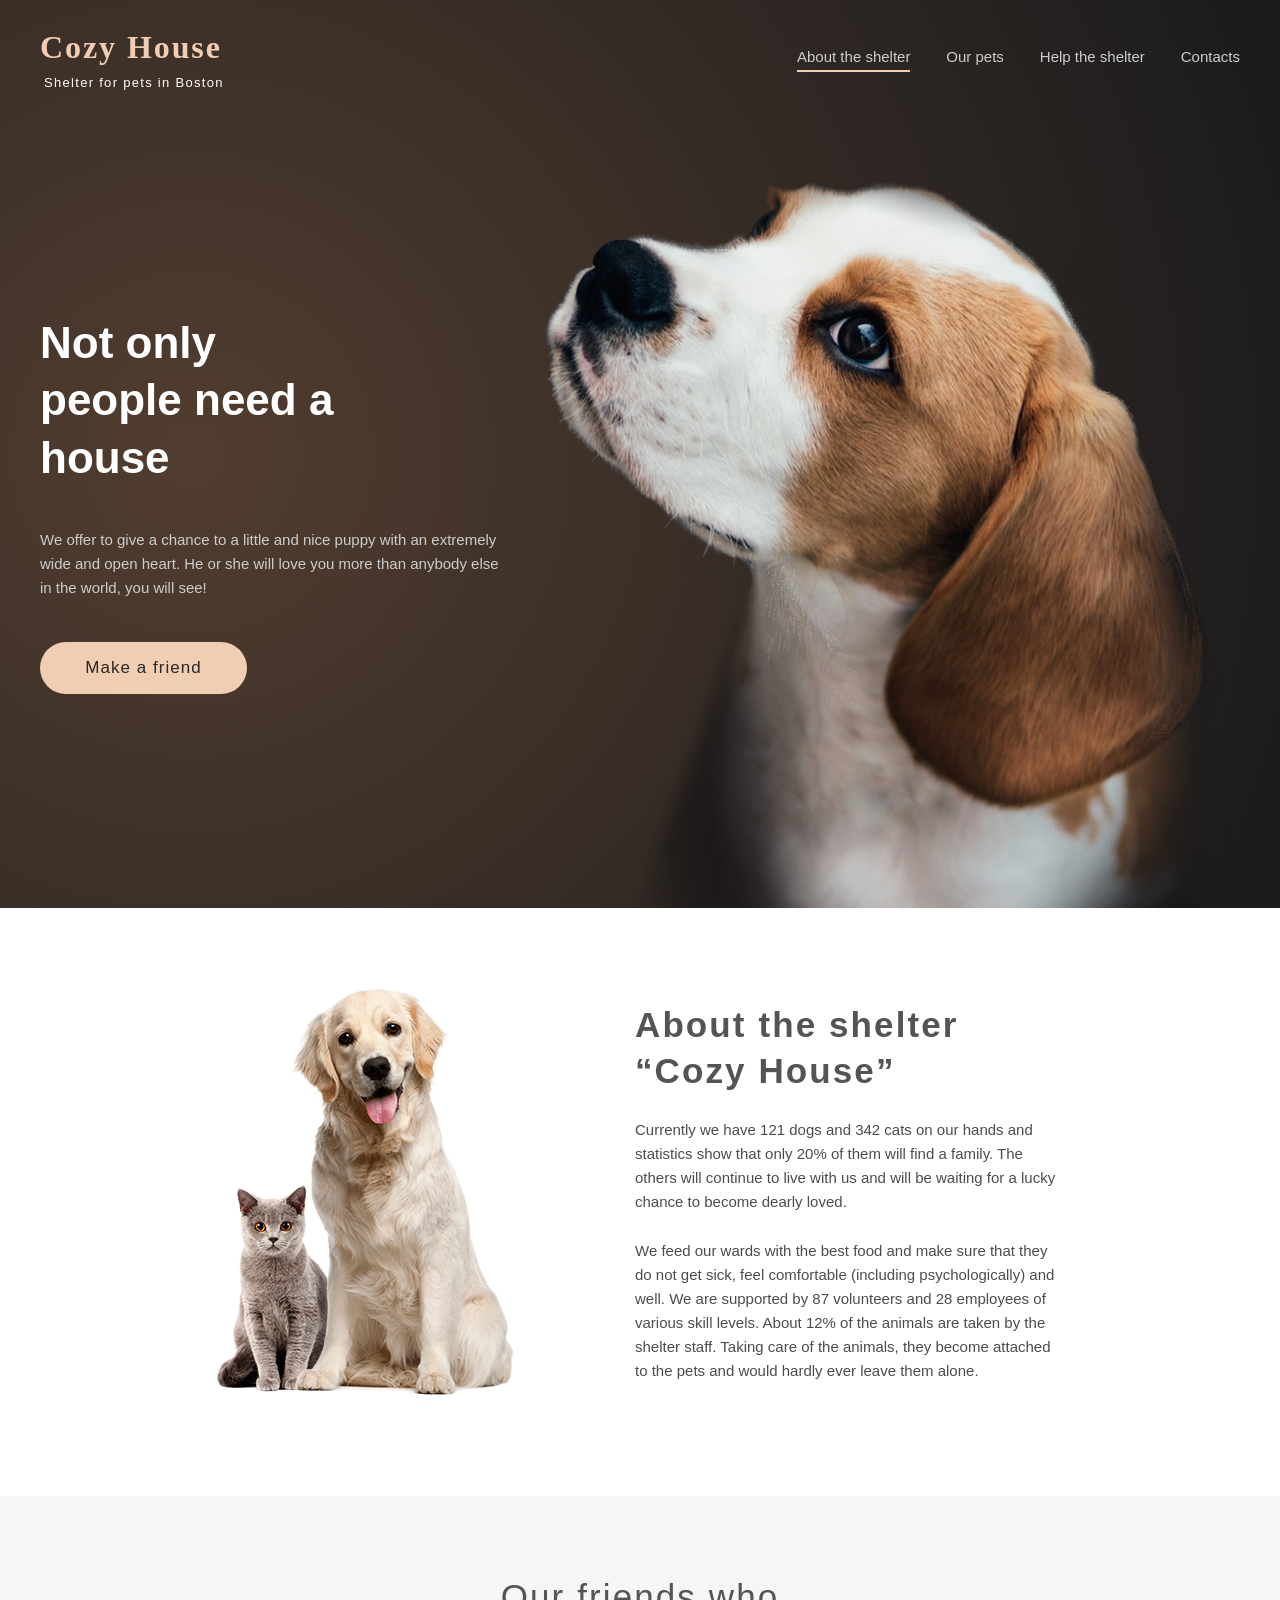
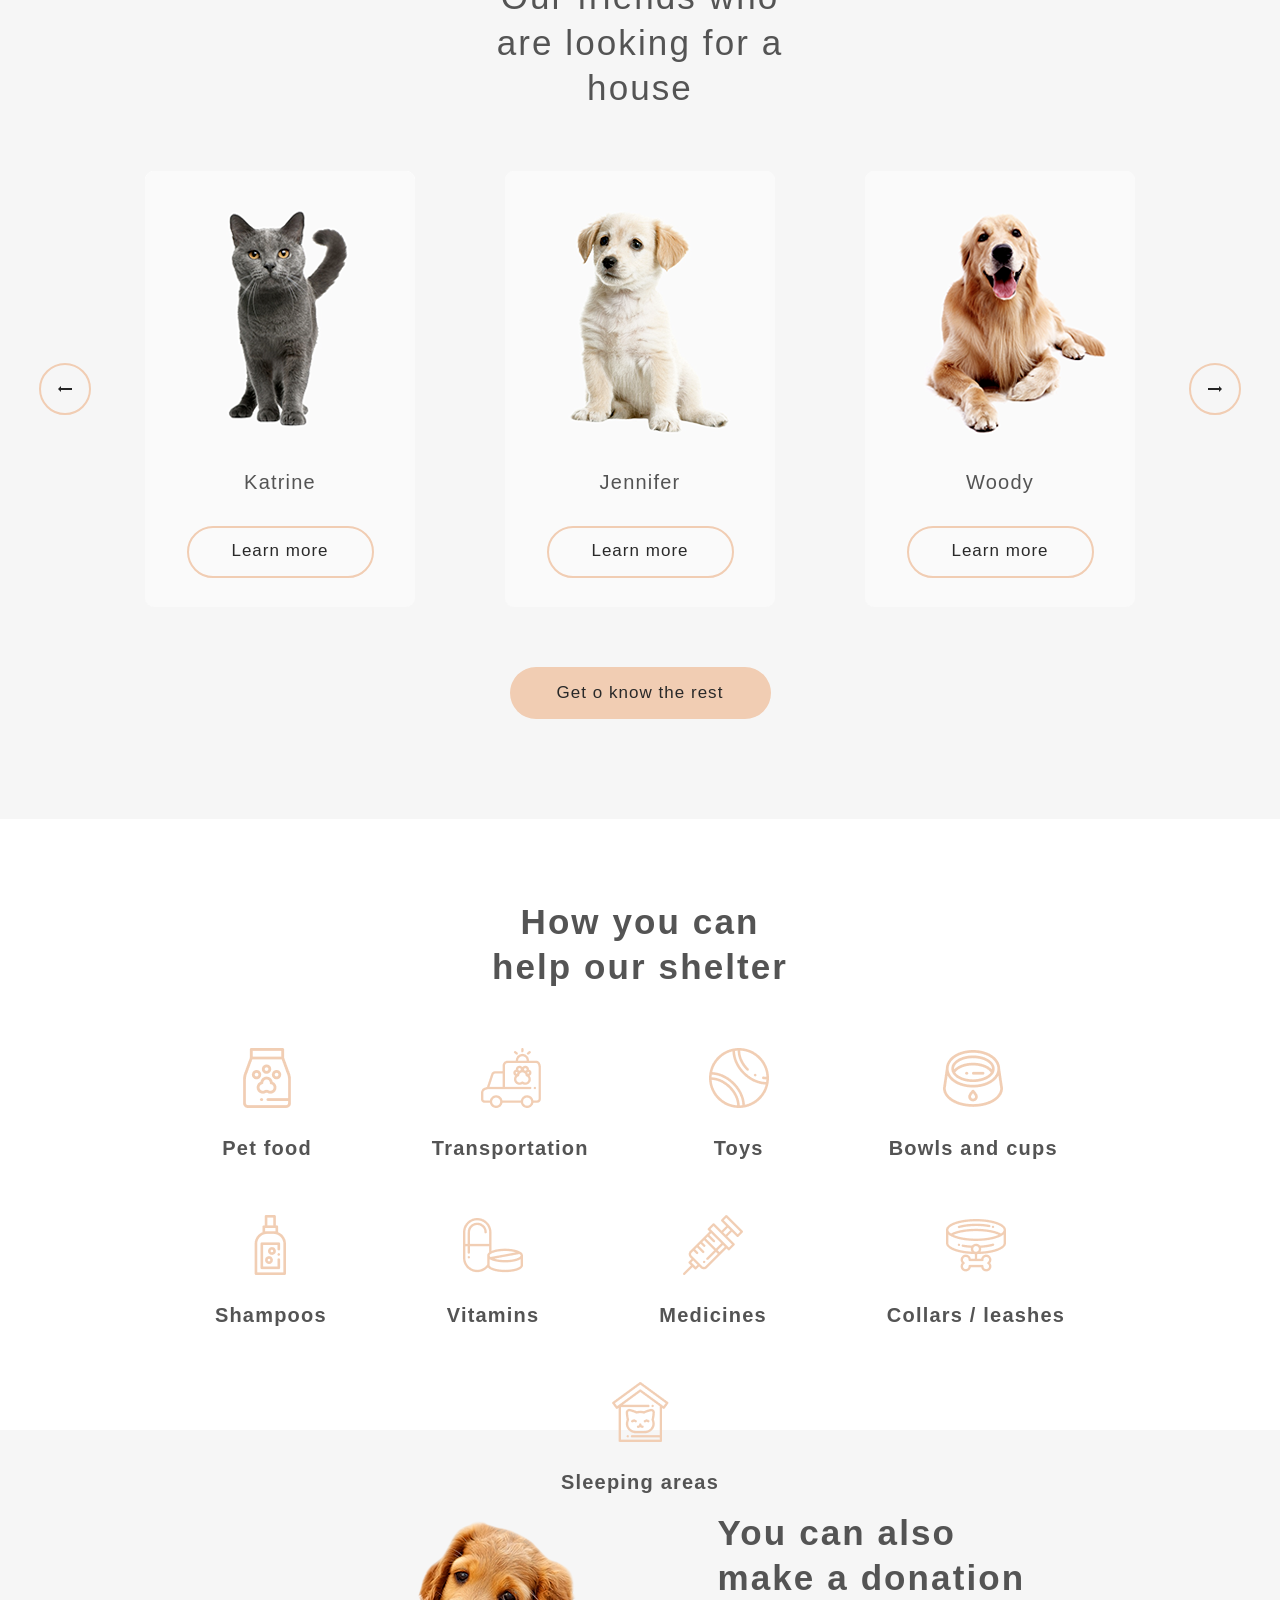
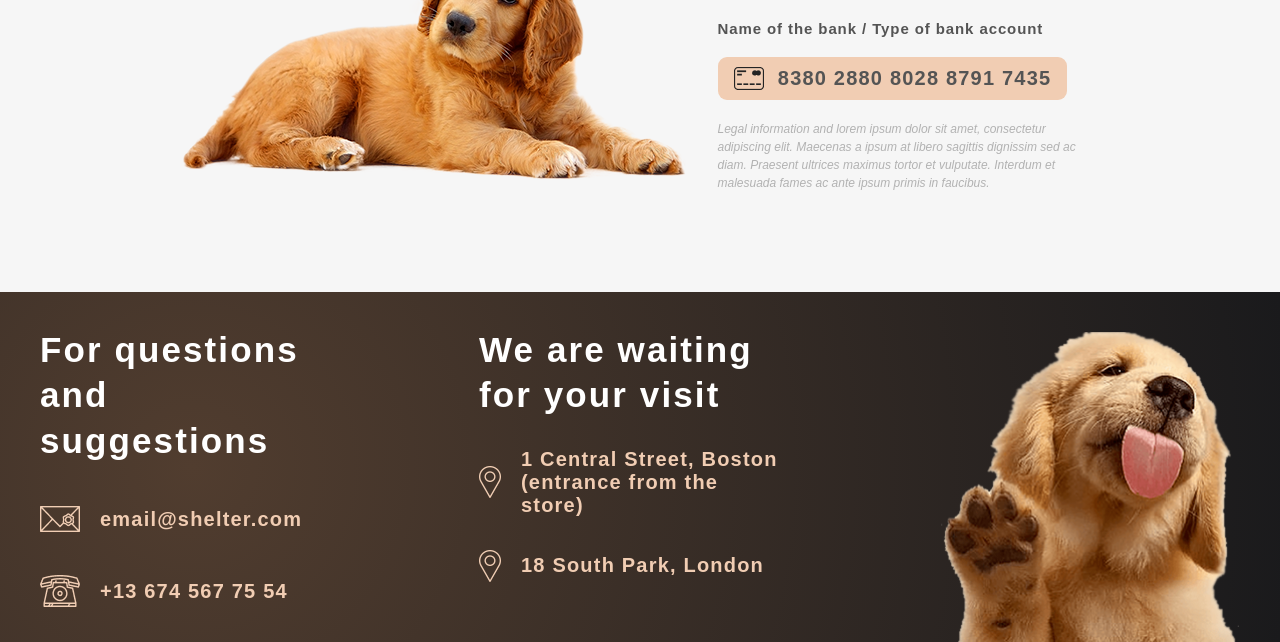
==== commit 47ce92f8: "refactor: adjust footer" ====
--- a/shelter/index.html
+++ b/shelter/index.html
@@ -199,7 +199,7 @@
                         <ul>
                             <li>
                                 <a href="https://mail.google.com" target="_blank">
-                                    <div class="footer_link">
+                                    <div class="footer_link_questions">
                                         <img src="assets/mail.png" alt="mail">
                                         <h5>email@shelter.com</h5>
                                     </div>
@@ -207,7 +207,7 @@
                             </li>
                             <li>
                                 <a href="+136745677554">
-                                    <div class="footer_link">
+                                    <div class="footer_link_questions">
                                         <img src="assets/phone.png" alt="phone">
                                         <h5>+13 674 567 75 54</h5>
                                     </div>
@@ -221,7 +221,7 @@
                             <li>
                                 <a href="https://www.google.com/maps/search/1+Central+Street,+Boston/@42.331191,-71.0713272,19614m/data=!3m1!1e3?entry=ttu"
                                     target="_blank">
-                                    <div class="footer_link"><img src="assets/locations.png" alt="location">
+                                    <div class="footer_link_location"><img src="assets/locations.png" alt="location">
                                         <h5>1 Central Street, Boston (entrance from the store) </h5>
                                     </div>
                                 </a>
@@ -229,7 +229,7 @@
                             <li>
                                 <a href="https://www.google.com/maps/place/8+S+Park+Rd,+London+SW19+8ST,+UK/@51.4207702,-0.2050947,605m/data=!3m2!1e3!4b1!4m6!3m5!1s0x487608b083e575e5:0x3e1878ce2406436c!8m2!3d51.4207669!4d-0.2025198!16s%2Fg%2F11c1z2cls7?entry=ttu"
                                     target="_blank">
-                                    <div class="footer_link"><img src="assets/locations.png" alt="mail">
+                                    <div class="footer_link_location"><img src="assets/locations.png" alt="mail">
                                         <h5>18 South Park, London</h5>
                                     </div>
                                 </a>
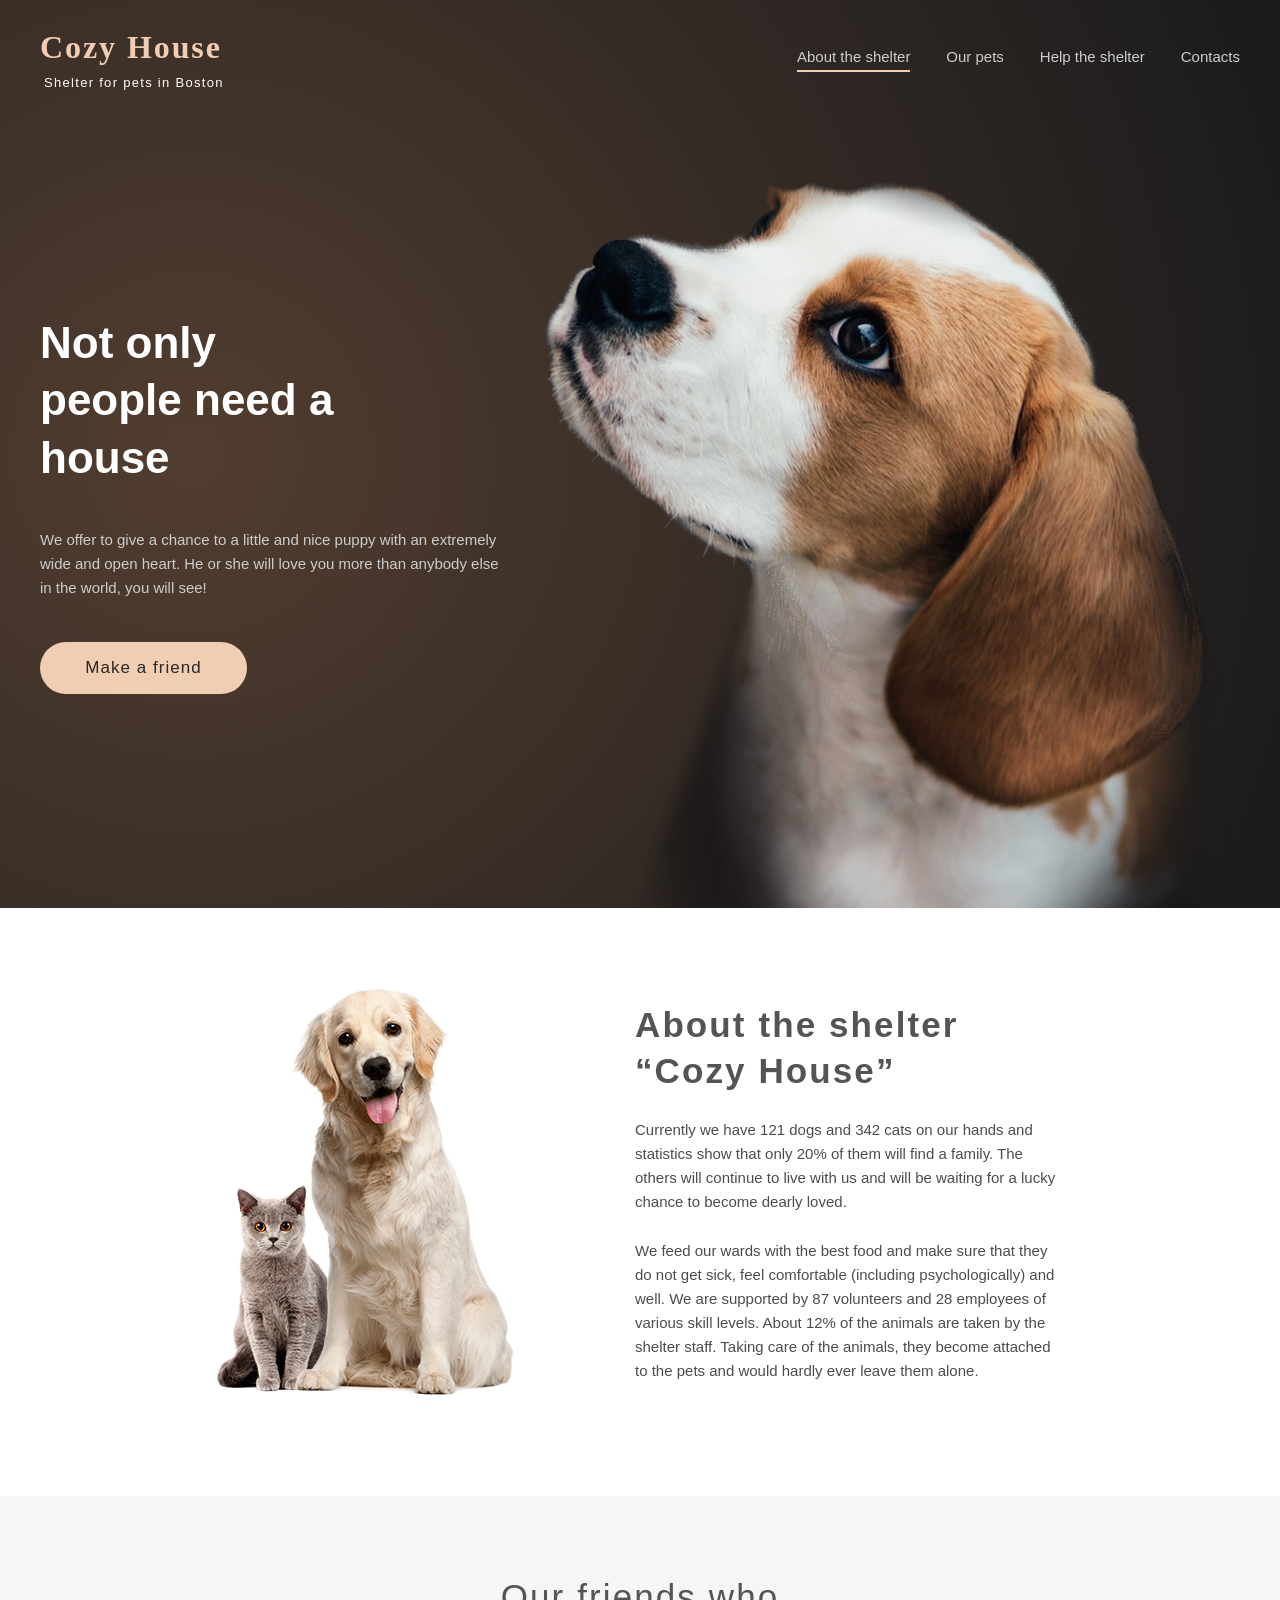
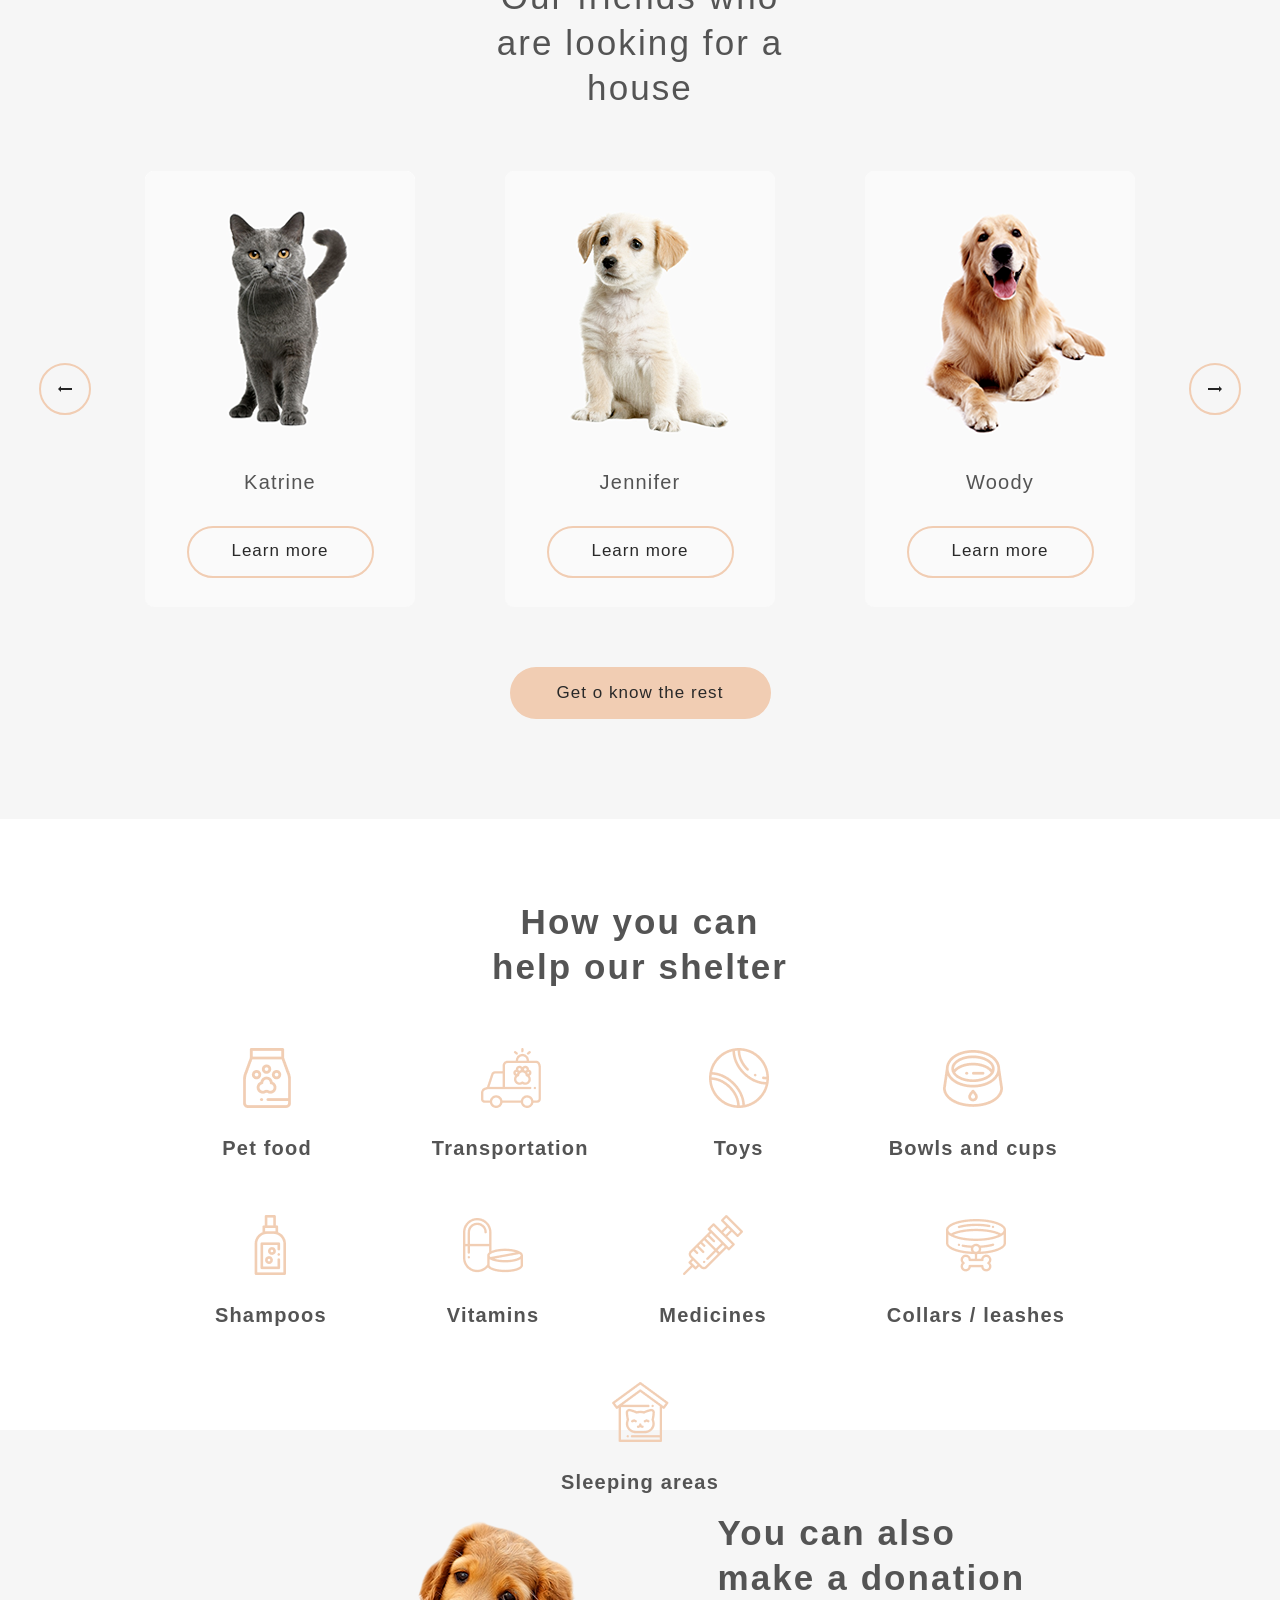
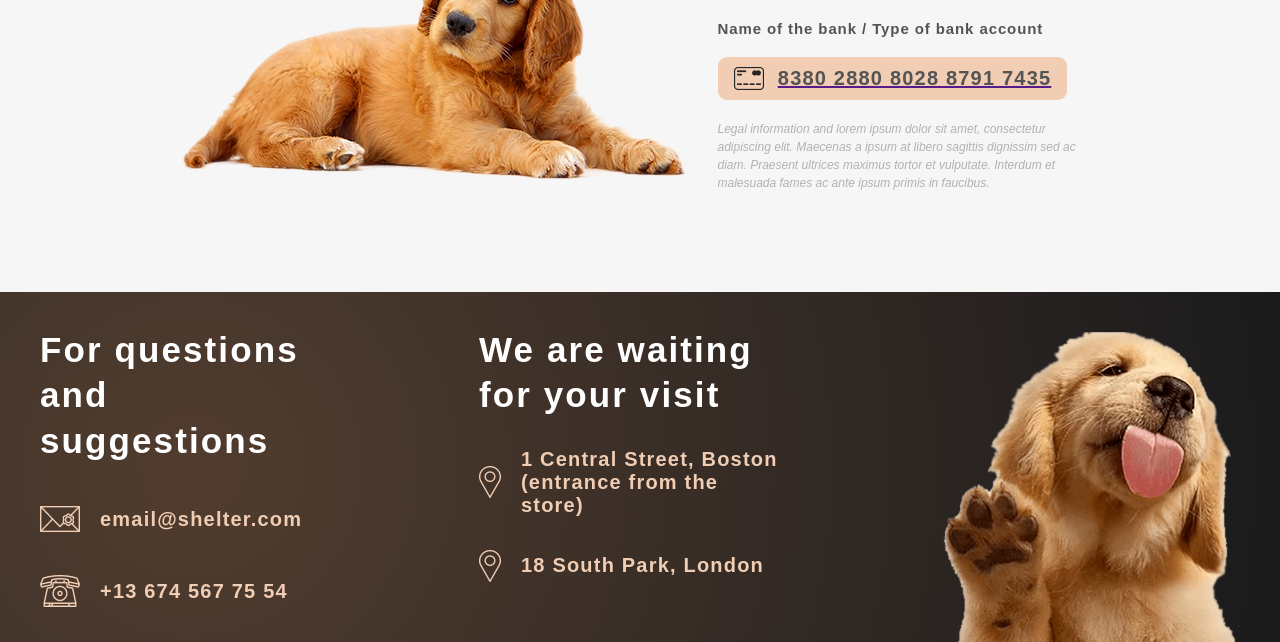
==== commit ded27549: "fix: add link for button 'make a friend' fix phone opening add hover color to nav link on pet page" ====
--- a/shelter/index.html
+++ b/shelter/index.html
@@ -40,7 +40,7 @@
                         <h2>Not only people need a house</h2>
                         <p>We offer to give a chance to a little and nice puppy with an extremely wide and open heart.
                             He or she will love you more than anybody else in the world, you will see!</p>
-                        <button class="notOnly_btn">Make a friend</button>
+                        <a href="#ourPets" class="notOnly_btn">Make a friend</a>
                     </div>
                     <div class="notOnly_img">
                         <img src="assets/header_puppy.png" alt="header_puppy">
@@ -177,7 +177,7 @@
                     <h3>You can also <br> make a donation</h3>
                     <h5>Name of the bank / Type of bank account</h5>
                     <div class="inAddition_bank">
-                        <a>
+                        <a href="">
                             <div class="payment_link"><img src="assets/card.png" alt="card">
                                 <h4>8380 2880 8028 8791 7435</h4>
                             </div>
@@ -206,7 +206,7 @@
                                 </a>
                             </li>
                             <li>
-                                <a href="+136745677554">
+                                <a href="tel:+136745677554">
                                     <div class="footer_link_questions">
                                         <img src="assets/phone.png" alt="phone">
                                         <h5>+13 674 567 75 54</h5>
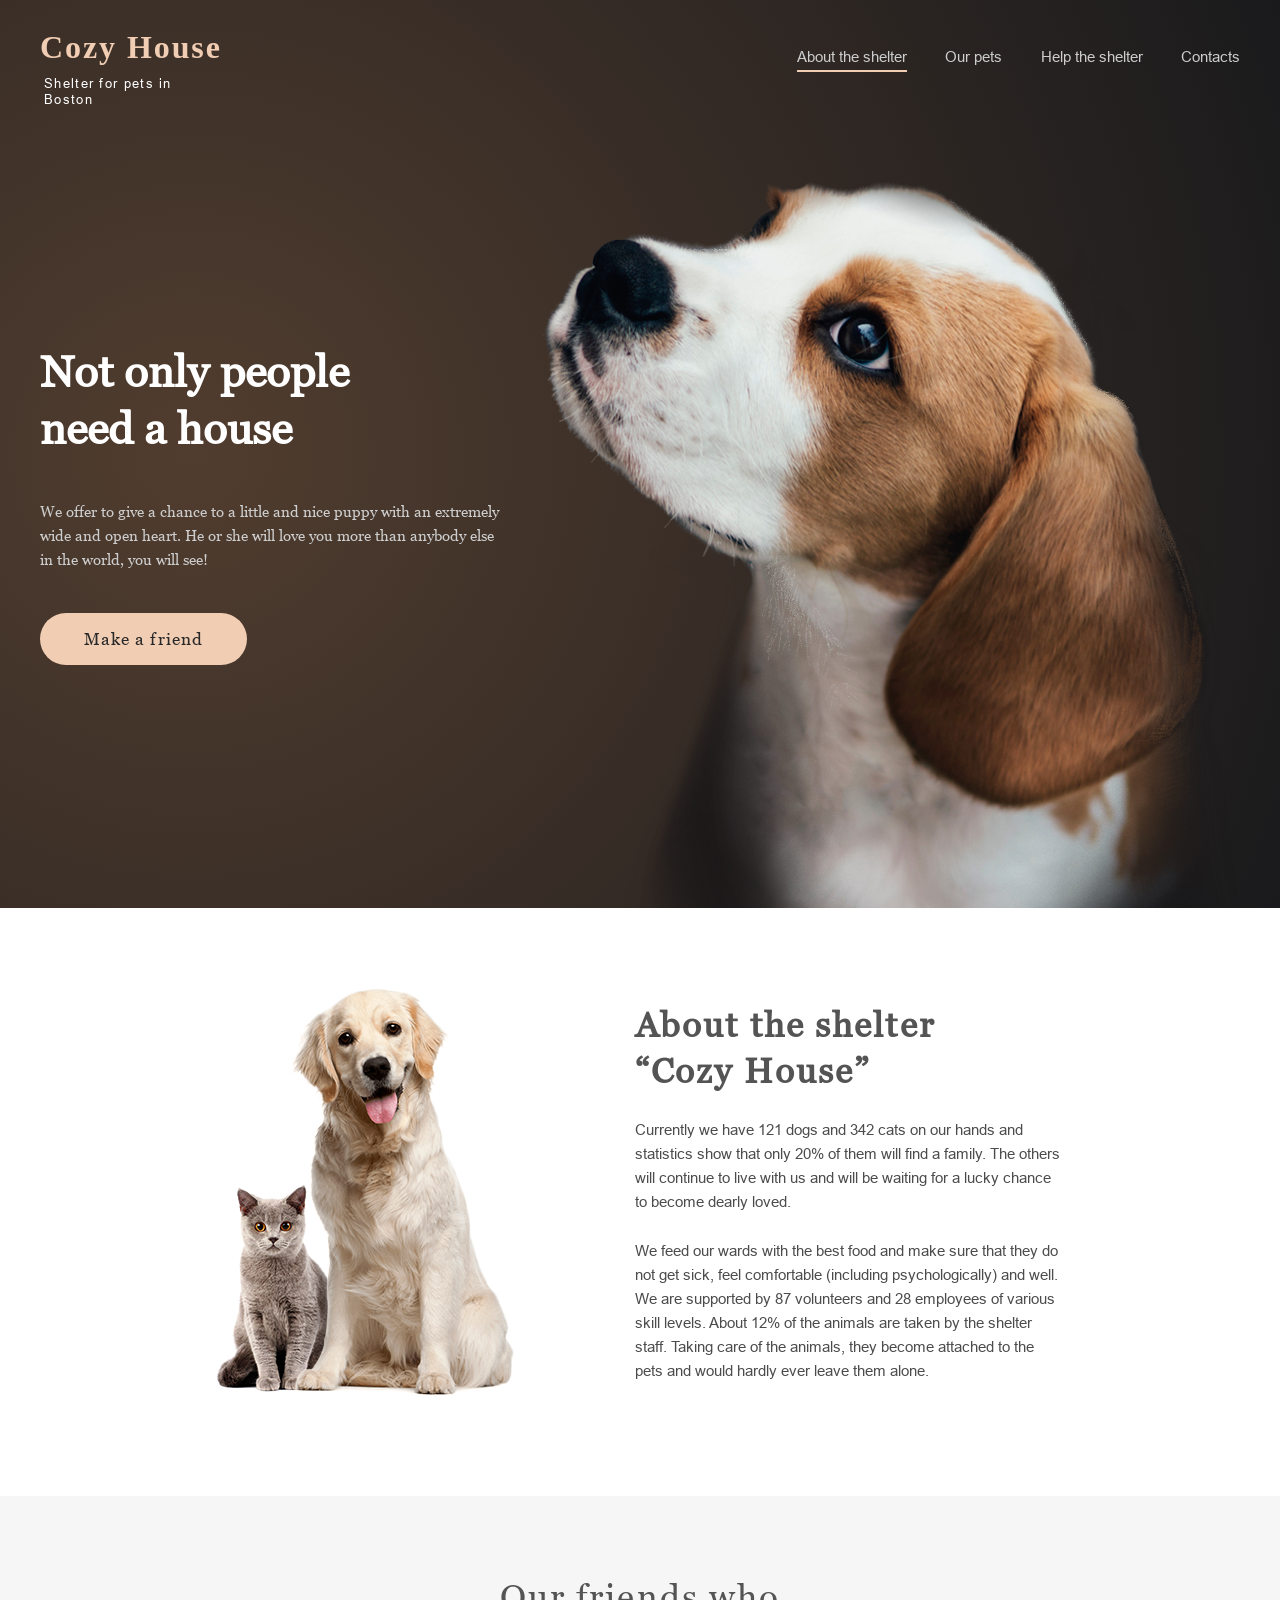
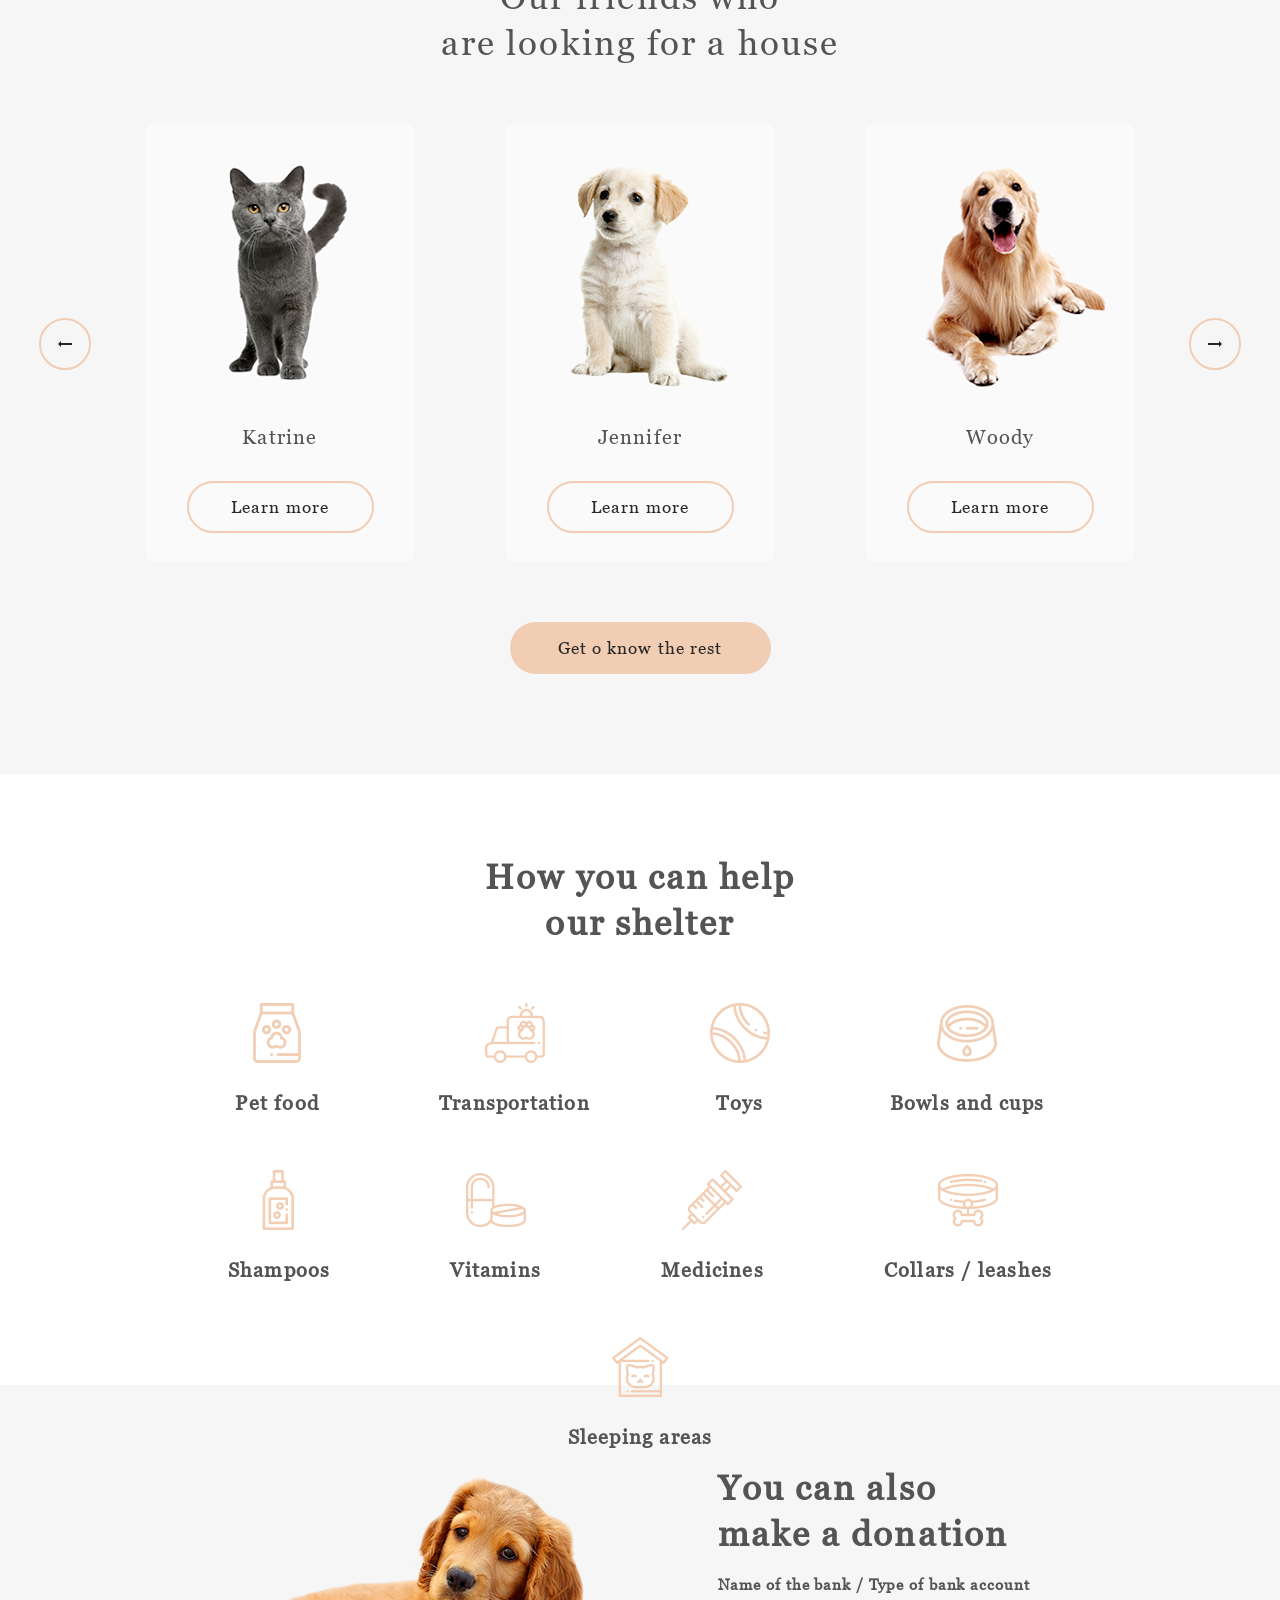
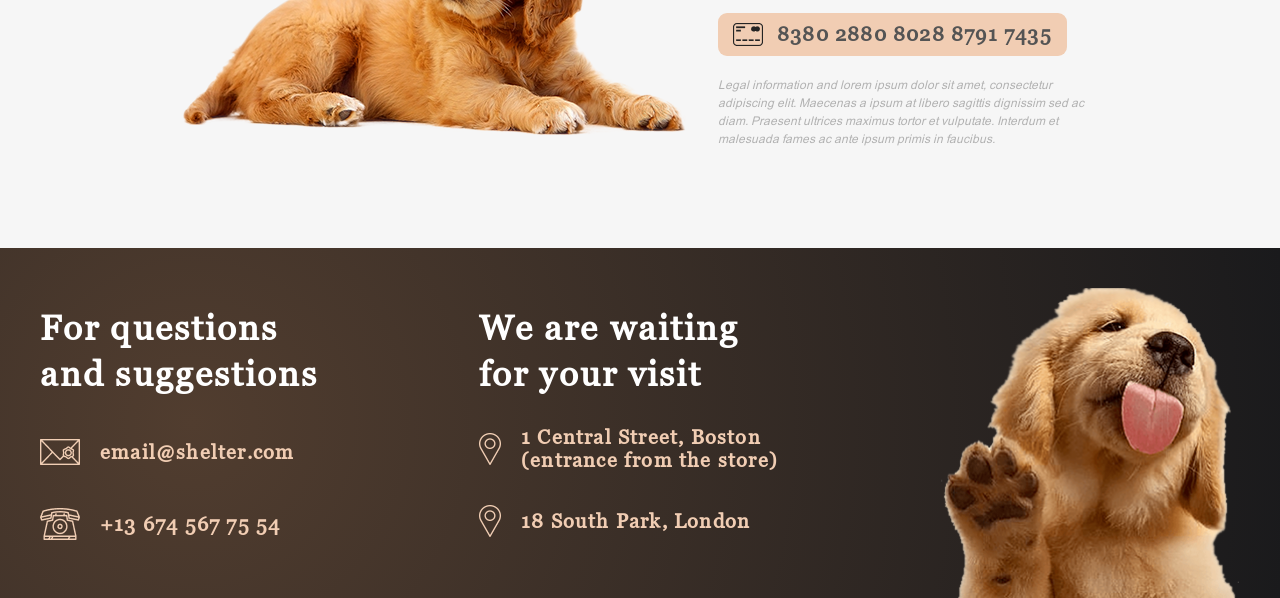
==== commit 6b4ac620: "fix: delete text-decoration for payment" ====
--- a/shelter/index.html
+++ b/shelter/index.html
@@ -177,7 +177,7 @@
                     <h3>You can also <br> make a donation</h3>
                     <h5>Name of the bank / Type of bank account</h5>
                     <div class="inAddition_bank">
-                        <a href="">
+                        <a class="payment" href="">
                             <div class="payment_link"><img src="assets/card.png" alt="card">
                                 <h4>8380 2880 8028 8791 7435</h4>
                             </div>
